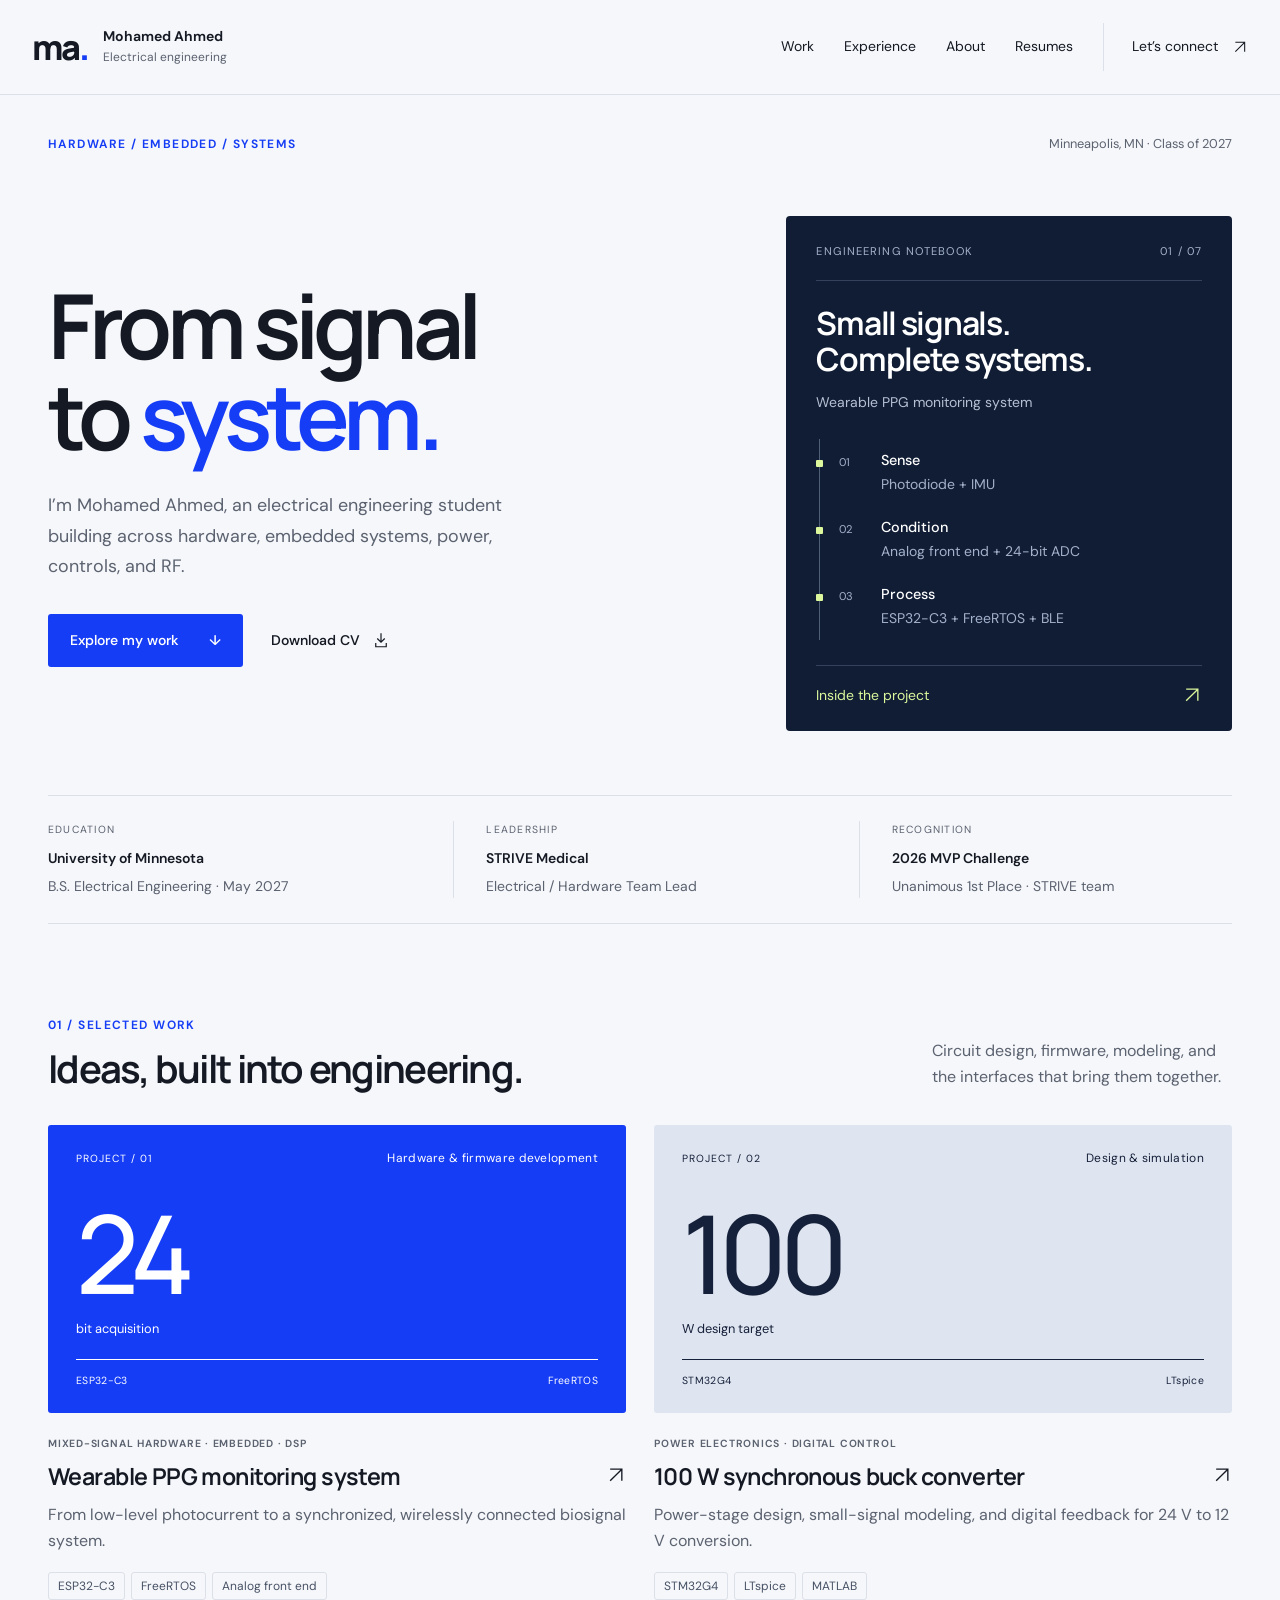
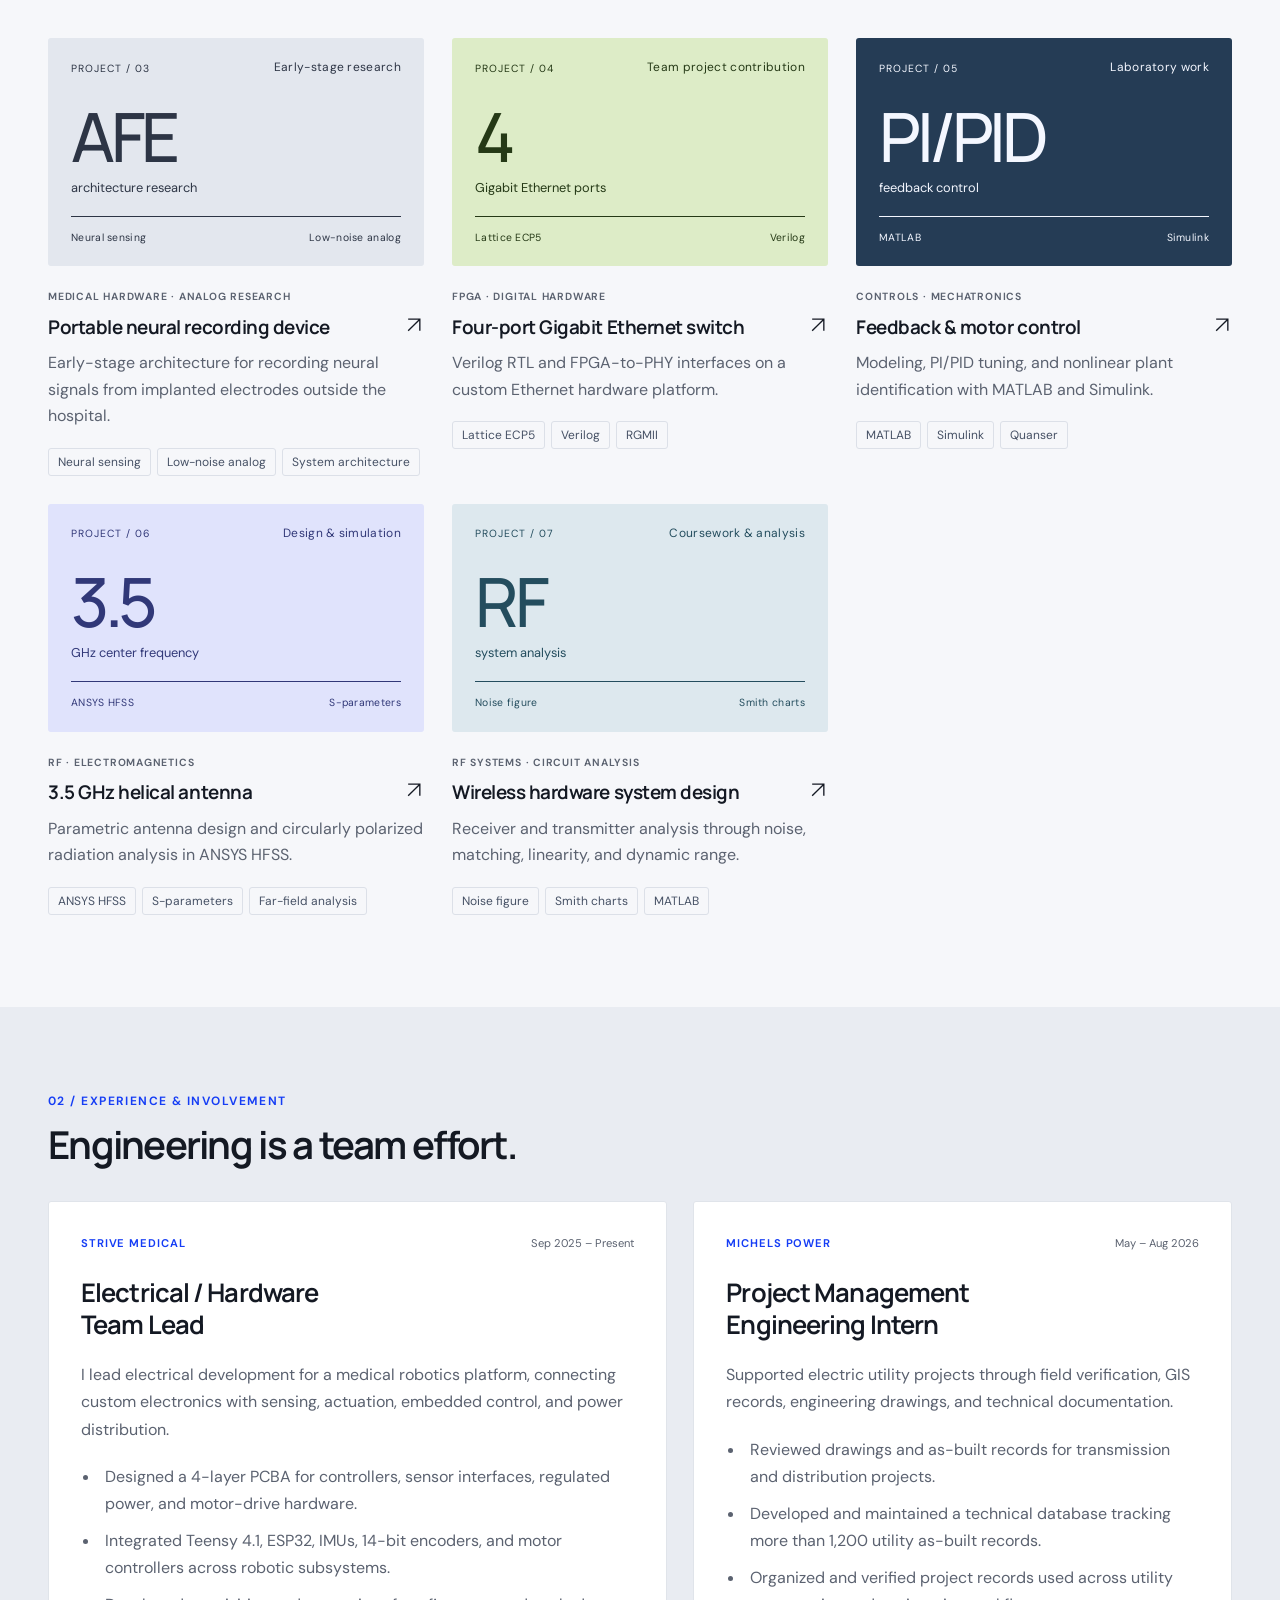
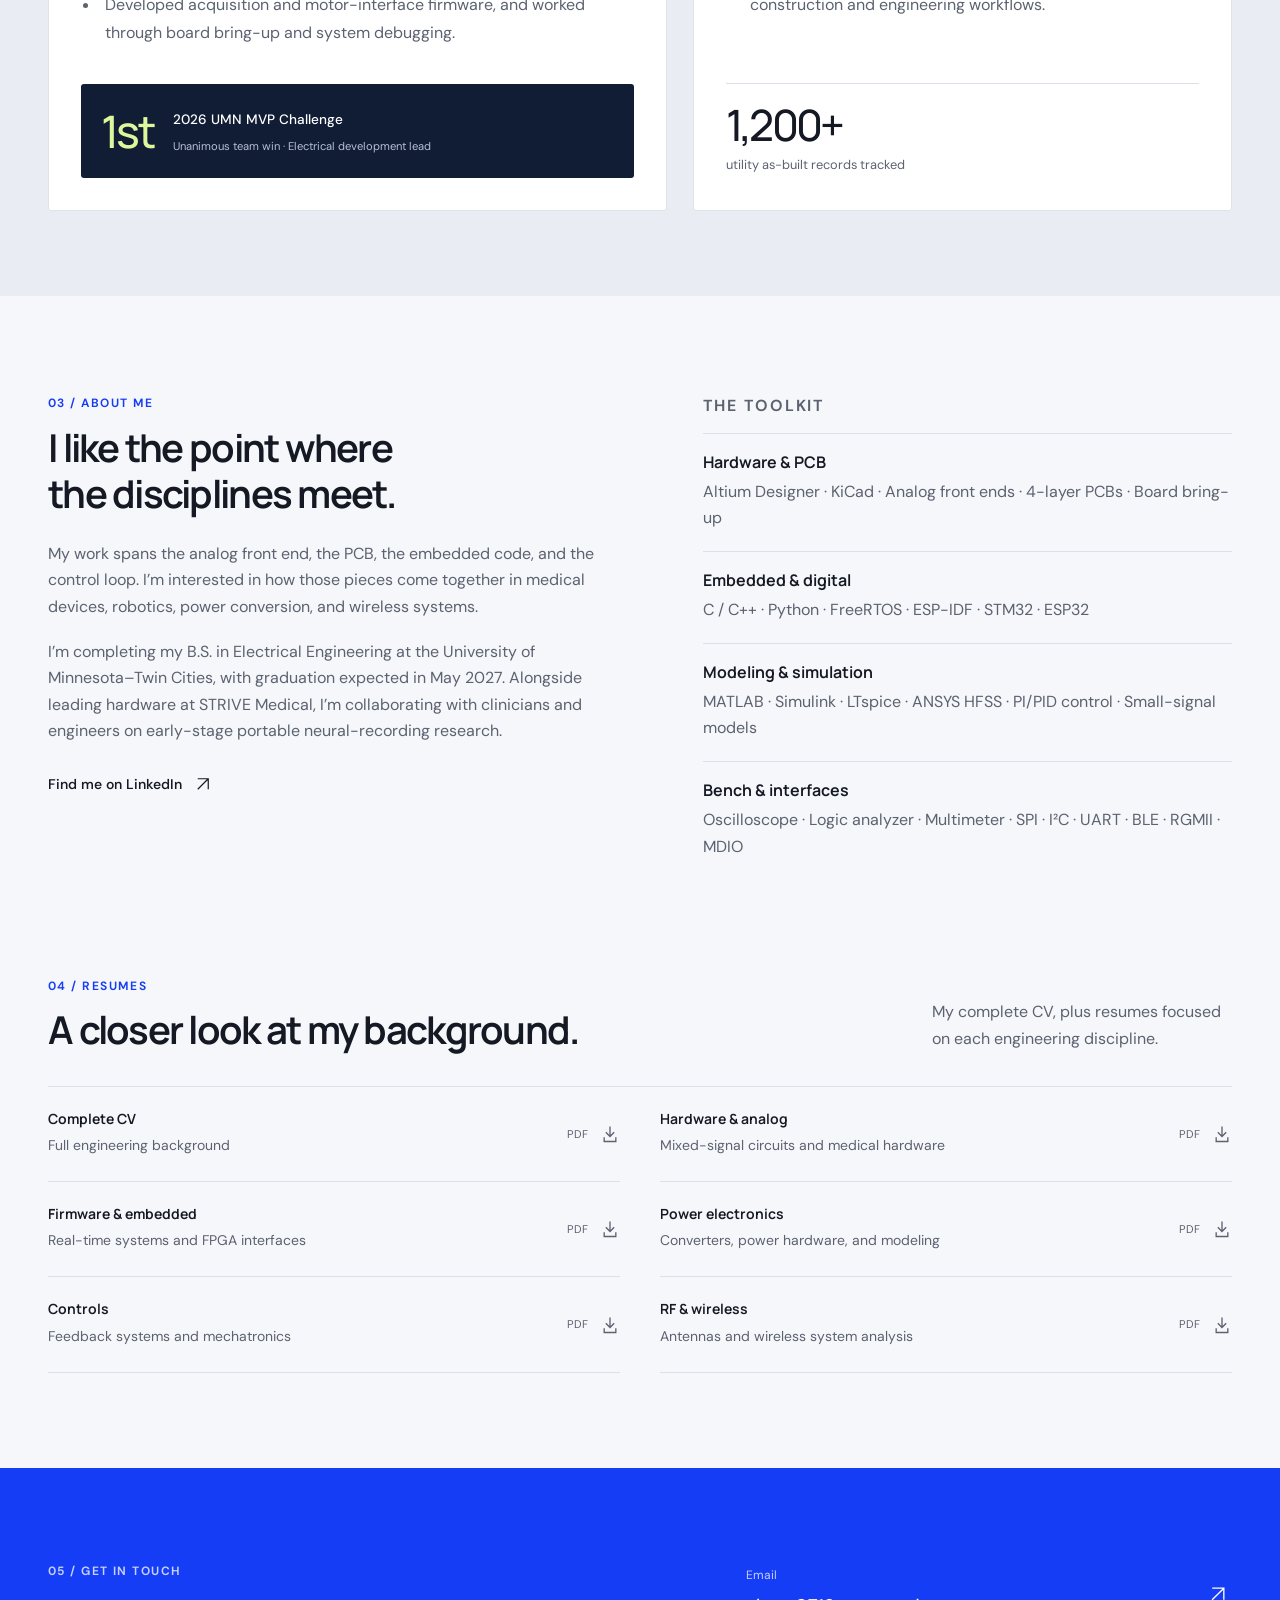
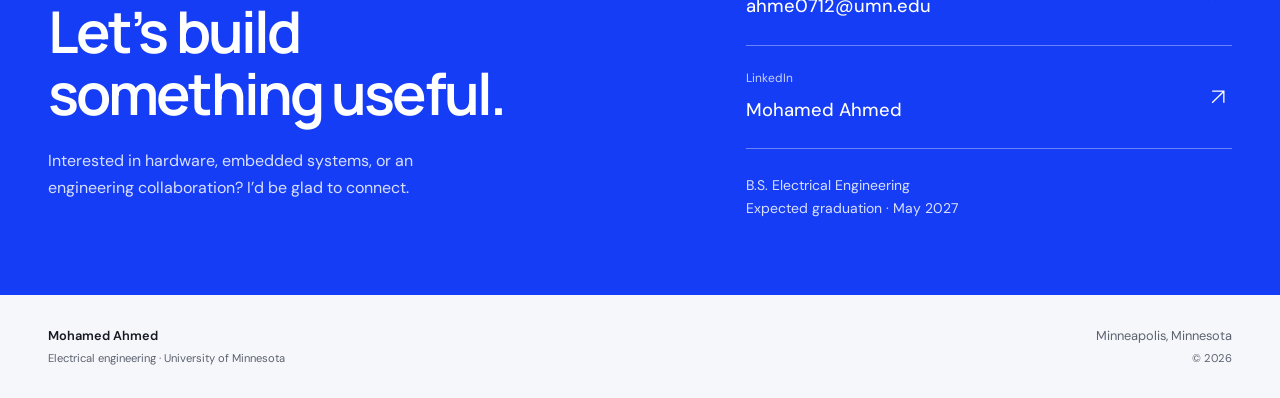
==== index.html @ 4b356234 "Publish engineering portfolio with project pages and resume downloads" ====
<!doctype html><html lang="en"><head><meta charset="utf-8"><meta name="viewport" content="width=device-width,initial-scale=1"><meta name="theme-color" content="#f6f7fa"><title>Mohamed Ahmed | Electrical Engineering</title><meta name="description" content="Electrical engineering portfolio of Mohamed Ahmed: hardware, embedded systems, power electronics, controls, RF, and STRIVE Medical leadership."><link rel="icon" type="image/svg+xml" href="data:image/svg+xml,%3Csvg%20xmlns%3D%22http%3A//www.w3.org/2000/svg%22%20viewBox%3D%220%200%2040%2040%22%3E%3Crect%20width%3D%2240%22%20height%3D%2240%22%20rx%3D%228%22%20fill%3D%22%23153df5%22/%3E%3Cpath%20d%3D%22M9%2028V12l11%2011%2011-11v16%22%20fill%3D%22none%22%20stroke%3D%22white%22%20stroke-width%3D%223%22/%3E%3C/svg%3E"><link rel="stylesheet" href="/style.css"><script src="/main.js" defer></script></head><body><a class="skip" href="#main">Skip to content</a><header class="site-header"><div class="nav-wrap"><a class="brand" href="/" aria-label="Mohamed Ahmed home"><span class="monogram">ma<span>.</span></span><span class="brand-label">Mohamed Ahmed<br><small>Electrical engineering</small></span></a><button class="menu-toggle" aria-expanded="false" aria-controls="navigation">Menu <span>+</span></button><nav id="navigation" aria-label="Main navigation"><a href="#work">Work</a><a href="#experience">Experience</a><a href="#about">About</a><a href="#resume">Resumes</a><a class="nav-contact" href="#contact">Let’s connect <svg viewBox="0 0 24 24" fill="none" aria-hidden="true"><path d="M5 19 19 5M5 5h14v14" stroke="currentColor" stroke-width="1.6"/></svg></a></nav></div></header><main id="main"><section class="hero container"><div class="hero-meta"><span class="eyebrow">Hardware / Embedded / Systems</span><span class="location">Minneapolis, MN · Class of 2027</span></div><div class="hero-grid"><div class="hero-copy"><h1>From signal<br>to <em>system.</em></h1><p class="hero-intro">I’m Mohamed Ahmed, an electrical engineering student building across hardware, embedded systems, power, controls, and RF.</p><div class="hero-actions"><a class="button primary" href="#work">Explore my work <span>↓</span></a><a class="text-link" href="/resumes/Mohamed_Ahmed_CV.pdf" download>Download CV <svg viewBox="0 0 24 24" fill="none" aria-hidden="true"><path d="M12 3v12m-5-5 5 5 5-5M5 16v5h14v-5" stroke="currentColor" stroke-width="1.6"/></svg></a></div></div><aside class="hero-panel"><div class="panel-heading"><span>ENGINEERING NOTEBOOK</span><span>01 / 07</span></div><h2>Small signals.<br>Complete systems.</h2><p class="panel-description">Wearable PPG monitoring system</p><div class="signal-chain" aria-label="PPG signal chain: optical sensing to analog front end to digital processing"><div><span>01</span><strong>Sense</strong><p>Photodiode + IMU</p></div><div><span>02</span><strong>Condition</strong><p>Analog front end + 24-bit ADC</p></div><div><span>03</span><strong>Process</strong><p>ESP32-C3 + FreeRTOS + BLE</p></div></div><a href="/projects/wearable-ppg/">Inside the project <svg viewBox="0 0 24 24" fill="none" aria-hidden="true"><path d="M5 19 19 5M5 5h14v14" stroke="currentColor" stroke-width="1.6"/></svg></a></aside></div><div class="hero-strip"><div><span>EDUCATION</span><strong>University of Minnesota</strong><p>B.S. Electrical Engineering · May 2027</p></div><div><span>LEADERSHIP</span><strong>STRIVE Medical</strong><p>Electrical / Hardware Team Lead</p></div><div><span>RECOGNITION</span><strong>2026 MVP Challenge</strong><p>Unanimous 1st Place · STRIVE team</p></div></div></section>
<section class="work-section container" id="work"><div class="section-heading"><div><p class="eyebrow">01 / Selected work</p><h2>Ideas, built into engineering.</h2></div><p>Circuit design, firmware, modeling, and the interfaces that bring them together.</p></div><div class="featured-grid"><a class="project-card featured tone-01" href="/projects/wearable-ppg/"><div class="project-visual"><div class="visual-top"><span>PROJECT / 01</span><span>Hardware &amp; firmware development</span></div><div class="project-metric">24<span>bit acquisition</span></div><div class="visual-bottom">ESP32-C3<span>FreeRTOS</span></div></div><div class="card-content"><p class="eyebrow">Mixed-signal hardware · Embedded · DSP</p><h3>Wearable PPG monitoring system<span class="card-arrow"><svg viewBox="0 0 24 24" fill="none" aria-hidden="true"><path d="M5 19 19 5M5 5h14v14" stroke="currentColor" stroke-width="1.6"/></svg></span></h3><p>From low-level photocurrent to a synchronized, wirelessly connected biosignal system.</p><div class="tags"><span>ESP32-C3</span><span>FreeRTOS</span><span>Analog front end</span></div></div></a><a class="project-card featured tone-02" href="/projects/synchronous-buck/"><div class="project-visual"><div class="visual-top"><span>PROJECT / 02</span><span>Design &amp; simulation</span></div><div class="project-metric">100<span>W design target</span></div><div class="visual-bottom">STM32G4<span>LTspice</span></div></div><div class="card-content"><p class="eyebrow">Power electronics · Digital control</p><h3>100 W synchronous buck converter<span class="card-arrow"><svg viewBox="0 0 24 24" fill="none" aria-hidden="true"><path d="M5 19 19 5M5 5h14v14" stroke="currentColor" stroke-width="1.6"/></svg></span></h3><p>Power-stage design, small-signal modeling, and digital feedback for 24 V to 12 V conversion.</p><div class="tags"><span>STM32G4</span><span>LTspice</span><span>MATLAB</span></div></div></a></div><div class="project-grid"><a class="project-card  tone-03" href="/projects/neural-recording/"><div class="project-visual"><div class="visual-top"><span>PROJECT / 03</span><span>Early-stage research</span></div><div class="project-metric">AFE<span>architecture research</span></div><div class="visual-bottom">Neural sensing<span>Low-noise analog</span></div></div><div class="card-content"><p class="eyebrow">Medical hardware · Analog research</p><h3>Portable neural recording device<span class="card-arrow"><svg viewBox="0 0 24 24" fill="none" aria-hidden="true"><path d="M5 19 19 5M5 5h14v14" stroke="currentColor" stroke-width="1.6"/></svg></span></h3><p>Early-stage architecture for recording neural signals from implanted electrodes outside the hospital.</p><div class="tags"><span>Neural sensing</span><span>Low-noise analog</span><span>System architecture</span></div></div></a><a class="project-card  tone-04" href="/projects/fpga-ethernet/"><div class="project-visual"><div class="visual-top"><span>PROJECT / 04</span><span>Team project contribution</span></div><div class="project-metric">4<span>Gigabit Ethernet ports</span></div><div class="visual-bottom">Lattice ECP5<span>Verilog</span></div></div><div class="card-content"><p class="eyebrow">FPGA · Digital hardware</p><h3>Four-port Gigabit Ethernet switch<span class="card-arrow"><svg viewBox="0 0 24 24" fill="none" aria-hidden="true"><path d="M5 19 19 5M5 5h14v14" stroke="currentColor" stroke-width="1.6"/></svg></span></h3><p>Verilog RTL and FPGA-to-PHY interfaces on a custom Ethernet hardware platform.</p><div class="tags"><span>Lattice ECP5</span><span>Verilog</span><span>RGMII</span></div></div></a><a class="project-card  tone-05" href="/projects/feedback-control/"><div class="project-visual"><div class="visual-top"><span>PROJECT / 05</span><span>Laboratory work</span></div><div class="project-metric">PI/PID<span>feedback control</span></div><div class="visual-bottom">MATLAB<span>Simulink</span></div></div><div class="card-content"><p class="eyebrow">Controls · Mechatronics</p><h3>Feedback &amp; motor control<span class="card-arrow"><svg viewBox="0 0 24 24" fill="none" aria-hidden="true"><path d="M5 19 19 5M5 5h14v14" stroke="currentColor" stroke-width="1.6"/></svg></span></h3><p>Modeling, PI/PID tuning, and nonlinear plant identification with MATLAB and Simulink.</p><div class="tags"><span>MATLAB</span><span>Simulink</span><span>Quanser</span></div></div></a><a class="project-card  tone-06" href="/projects/helical-antenna/"><div class="project-visual"><div class="visual-top"><span>PROJECT / 06</span><span>Design &amp; simulation</span></div><div class="project-metric">3.5<span>GHz center frequency</span></div><div class="visual-bottom">ANSYS HFSS<span>S-parameters</span></div></div><div class="card-content"><p class="eyebrow">RF · Electromagnetics</p><h3>3.5 GHz helical antenna<span class="card-arrow"><svg viewBox="0 0 24 24" fill="none" aria-hidden="true"><path d="M5 19 19 5M5 5h14v14" stroke="currentColor" stroke-width="1.6"/></svg></span></h3><p>Parametric antenna design and circularly polarized radiation analysis in ANSYS HFSS.</p><div class="tags"><span>ANSYS HFSS</span><span>S-parameters</span><span>Far-field analysis</span></div></div></a><a class="project-card  tone-07" href="/projects/wireless-hardware/"><div class="project-visual"><div class="visual-top"><span>PROJECT / 07</span><span>Coursework &amp; analysis</span></div><div class="project-metric">RF<span>system analysis</span></div><div class="visual-bottom">Noise figure<span>Smith charts</span></div></div><div class="card-content"><p class="eyebrow">RF systems · Circuit analysis</p><h3>Wireless hardware system design<span class="card-arrow"><svg viewBox="0 0 24 24" fill="none" aria-hidden="true"><path d="M5 19 19 5M5 5h14v14" stroke="currentColor" stroke-width="1.6"/></svg></span></h3><p>Receiver and transmitter analysis through noise, matching, linearity, and dynamic range.</p><div class="tags"><span>Noise figure</span><span>Smith charts</span><span>MATLAB</span></div></div></a></div></section>
<section class="experience-section" id="experience"><div class="container"><div class="section-heading"><div><p class="eyebrow">02 / Experience & involvement</p><h2>Engineering is a team effort.</h2></div></div><div class="experience-grid"><article class="leadership"><div class="entry-meta"><span>STRIVE MEDICAL</span><span>Sep 2025 – Present</span></div><h3>Electrical / Hardware<br>Team Lead</h3><p>I lead electrical development for a medical robotics platform, connecting custom electronics with sensing, actuation, embedded control, and power distribution.</p><ul><li>Designed a 4-layer PCBA for controllers, sensor interfaces, regulated power, and motor-drive hardware.</li><li>Integrated Teensy 4.1, ESP32, IMUs, 14-bit encoders, and motor controllers across robotic subsystems.</li><li>Developed acquisition and motor-interface firmware, and worked through board bring-up and system debugging.</li></ul><div class="award"><strong>1st</strong><div><b>2026 UMN MVP Challenge</b><span>Unanimous team win · Electrical development lead</span></div></div></article><article class="internship"><div class="entry-meta"><span>MICHELS POWER</span><span>May – Aug 2026</span></div><h3>Project Management<br>Engineering Intern</h3><p>Supported electric utility projects through field verification, GIS records, engineering drawings, and technical documentation.</p><ul><li>Reviewed drawings and as-built records for transmission and distribution projects.</li><li>Developed and maintained a technical database tracking more than 1,200 utility as-built records.</li><li>Organized and verified project records used across utility construction and engineering workflows.</li></ul><div class="record-stat"><strong>1,200+</strong><span>utility as-built records tracked</span></div></article></div></div></section>
<section class="about-section container" id="about"><div class="about-copy"><p class="eyebrow">03 / About me</p><h2>I like the point where<br>the disciplines meet.</h2><p>My work spans the analog front end, the PCB, the embedded code, and the control loop. I’m interested in how those pieces come together in medical devices, robotics, power conversion, and wireless systems.</p><p>I’m completing my B.S. in Electrical Engineering at the University of Minnesota–Twin Cities, with graduation expected in May 2027. Alongside leading hardware at STRIVE Medical, I’m collaborating with clinicians and engineers on early-stage portable neural-recording research.</p><a class="text-link" href="https://www.linkedin.com/in/mohamed-ahmed-89b807328" target="_blank" rel="noopener noreferrer">Find me on LinkedIn <svg viewBox="0 0 24 24" fill="none" aria-hidden="true"><path d="M5 19 19 5M5 5h14v14" stroke="currentColor" stroke-width="1.6"/></svg></a></div><div class="toolkit"><p class="eyebrow">The toolkit</p><div><h3>Hardware & PCB</h3><p>Altium Designer · KiCad · Analog front ends · 4-layer PCBs · Board bring-up</p></div><div><h3>Embedded & digital</h3><p>C / C++ · Python · FreeRTOS · ESP-IDF · STM32 · ESP32</p></div><div><h3>Modeling & simulation</h3><p>MATLAB · Simulink · LTspice · ANSYS HFSS · PI/PID control · Small-signal models</p></div><div><h3>Bench & interfaces</h3><p>Oscilloscope · Logic analyzer · Multimeter · SPI · I²C · UART · BLE · RGMII · MDIO</p></div></div></section>
<section class="resume-section container" id="resume"><div class="section-heading"><div><p class="eyebrow">04 / Resumes</p><h2>A closer look at my background.</h2></div><p>My complete CV, plus resumes focused on each engineering discipline.</p></div><div class="resume-grid"><a class="resume-link" href="/resumes/Mohamed_Ahmed_CV.pdf" download><div><h3>Complete CV</h3><p>Full engineering background</p></div><span class="download-label">PDF <svg viewBox="0 0 24 24" fill="none" aria-hidden="true"><path d="M12 3v12m-5-5 5 5 5-5M5 16v5h14v-5" stroke="currentColor" stroke-width="1.6"/></svg></span></a><a class="resume-link" href="/resumes/Mohamed_Ahmed_Hardware_Analog.pdf" download><div><h3>Hardware & analog</h3><p>Mixed-signal circuits and medical hardware</p></div><span class="download-label">PDF <svg viewBox="0 0 24 24" fill="none" aria-hidden="true"><path d="M12 3v12m-5-5 5 5 5-5M5 16v5h14v-5" stroke="currentColor" stroke-width="1.6"/></svg></span></a><a class="resume-link" href="/resumes/Mohamed_Ahmed_Firmware.pdf" download><div><h3>Firmware & embedded</h3><p>Real-time systems and FPGA interfaces</p></div><span class="download-label">PDF <svg viewBox="0 0 24 24" fill="none" aria-hidden="true"><path d="M12 3v12m-5-5 5 5 5-5M5 16v5h14v-5" stroke="currentColor" stroke-width="1.6"/></svg></span></a><a class="resume-link" href="/resumes/Mohamed_Ahmed_Power_Electronics.pdf" download><div><h3>Power electronics</h3><p>Converters, power hardware, and modeling</p></div><span class="download-label">PDF <svg viewBox="0 0 24 24" fill="none" aria-hidden="true"><path d="M12 3v12m-5-5 5 5 5-5M5 16v5h14v-5" stroke="currentColor" stroke-width="1.6"/></svg></span></a><a class="resume-link" href="/resumes/Mohamed_Ahmed_Controls.pdf" download><div><h3>Controls</h3><p>Feedback systems and mechatronics</p></div><span class="download-label">PDF <svg viewBox="0 0 24 24" fill="none" aria-hidden="true"><path d="M12 3v12m-5-5 5 5 5-5M5 16v5h14v-5" stroke="currentColor" stroke-width="1.6"/></svg></span></a><a class="resume-link" href="/resumes/Mohamed_Ahmed_RF.pdf" download><div><h3>RF & wireless</h3><p>Antennas and wireless system analysis</p></div><span class="download-label">PDF <svg viewBox="0 0 24 24" fill="none" aria-hidden="true"><path d="M12 3v12m-5-5 5 5 5-5M5 16v5h14v-5" stroke="currentColor" stroke-width="1.6"/></svg></span></a></div></section>
<section class="contact-section" id="contact"><div class="container contact-grid"><div><p class="eyebrow">05 / Get in touch</p><h2>Let’s build<br>something useful.</h2><p>Interested in hardware, embedded systems, or an engineering collaboration? I’d be glad to connect.</p></div><div class="contact-links"><a href="mailto:ahme0712@umn.edu"><span>Email</span><strong>ahme0712@umn.edu</strong><svg viewBox="0 0 24 24" fill="none" aria-hidden="true"><path d="M5 19 19 5M5 5h14v14" stroke="currentColor" stroke-width="1.6"/></svg></a><a href="https://www.linkedin.com/in/mohamed-ahmed-89b807328" target="_blank" rel="noopener noreferrer"><span>LinkedIn</span><strong>Mohamed Ahmed</strong><svg viewBox="0 0 24 24" fill="none" aria-hidden="true"><path d="M5 19 19 5M5 5h14v14" stroke="currentColor" stroke-width="1.6"/></svg></a><div class="availability">B.S. Electrical Engineering<br>Expected graduation · May 2027</div></div></div></section></main><footer class="site-footer"><a href="/">Mohamed Ahmed<span>Electrical engineering · University of Minnesota</span></a><p>Minneapolis, Minnesota <span>© 2026</span></p></footer></body></html>
---- style.css ----
@import url('https://fonts.googleapis.com/css2?family=DM+Sans:wght@400;450;500;550;600;650;700&family=Manrope:wght@400;500;600;650;700;750;800&display=swap');
:root{--bg:#f6f7fa;--paper:#fff;--ink:#141923;--muted:#5b6270;--line:#dce0e8;--blue:#153df5;--navy:#111d35;--lime:#dcf79c;--font:'DM Sans',Arial,sans-serif;--heading:'Manrope',Arial,sans-serif}
*{box-sizing:border-box}html{scroll-behavior:smooth;scroll-padding-top:100px}body{margin:0;background:var(--bg);color:var(--ink);font:1rem/1.65 var(--font);-webkit-font-smoothing:antialiased}a{color:inherit;text-decoration:none}button{font:inherit}svg{width:20px;height:20px;flex-shrink:0}h1,h2,h3,p{margin:0}h1,h2,h3{font-family:var(--heading);line-height:1.15;font-weight:650}button,a{-webkit-tap-highlight-color:transparent}a:focus-visible,button:focus-visible{outline:3px solid var(--blue);outline-offset:5px}::selection{background:var(--lime);color:var(--navy)}.container{width:min(1240px,calc(100% - 96px));margin-inline:auto}.eyebrow{font-size:.75rem;line-height:1.5;text-transform:uppercase;letter-spacing:.12em;font-weight:650}.skip{position:fixed;top:-80px;left:20px;padding:12px 20px;background:var(--ink);color:#fff;z-index:100}.skip:focus{top:10px}.site-header{border-bottom:1px solid var(--line);background:rgba(246,247,250,.97);position:sticky;top:0;z-index:20}.nav-wrap{width:min(1344px,calc(100% - 64px));margin:auto;display:flex;align-items:center;justify-content:space-between;gap:28px;min-height:94px}.brand{display:flex;gap:16px;align-items:center}.monogram{font:800 2.15rem/1 var(--heading);letter-spacing:-.08em}.monogram span{color:var(--blue)}.brand-label{font-size:.875rem;line-height:1.4;font-weight:650}.brand-label small{font-size:.75rem;color:var(--muted);font-weight:400}.site-header nav{display:flex;align-items:center;gap:30px;font-size:.875rem}.site-header nav>a{padding-block:12px}.site-header nav>a:hover{color:var(--blue)}.nav-contact{display:flex;align-items:center;gap:14px;border-left:1px solid var(--line);padding-left:28px}.nav-contact svg{width:16px}.menu-toggle{display:none}.hero{padding-top:38px}.hero-meta{display:flex;justify-content:space-between;align-items:center;gap:20px}.hero-meta .eyebrow{color:var(--blue)}.location{font-size:.8rem;color:var(--muted)}.hero-grid{display:grid;grid-template-columns:1.2fr .8fr;gap:70px;align-items:center;padding:62px 0 64px}.hero h1{font-size:clamp(4rem,7vw,6.8rem);line-height:1.01;letter-spacing:-.065em;font-weight:650}.hero h1 em{font-style:normal;color:var(--blue)}.hero-intro{max-width:510px;font-size:1.12rem;line-height:1.7;color:var(--muted);margin-top:29px}.hero-actions{display:flex;align-items:center;gap:28px;margin-top:32px;flex-wrap:wrap}.button{display:inline-flex;align-items:center;justify-content:center;gap:30px;padding:15px 22px;border-radius:3px;font-size:.875rem;font-weight:550}.primary{background:var(--blue);color:white;transition:background .2s,transform .2s}.primary:hover{background:#0e2dbd;transform:translateY(-2px)}.text-link{display:inline-flex;gap:12px;align-items:center;font-size:.875rem;font-weight:550}.text-link:hover{color:var(--blue)}.text-link svg{width:18px}.hero-panel{background:var(--navy);color:#fff;padding:26px 30px 24px;position:relative;border-radius:4px}.panel-heading{display:flex;justify-content:space-between;font-size:.7rem;letter-spacing:.1em;color:#a4b1ca;border-bottom:1px solid #35415a;padding-bottom:19px}.hero-panel h2{font-size:2rem;letter-spacing:-.04em;line-height:1.15;margin-top:24px}.panel-description{font-size:.8rem;color:#b6c0d4;margin-top:13px}.signal-chain{margin:25px 0}.signal-chain>div{position:relative;display:grid;grid-template-columns:30px 1fr;padding:10px 0 10px 19px;border-left:1px solid #506076;margin-left:3px;column-gap:12px}.signal-chain>div:before{content:'';position:absolute;left:-4px;top:21px;width:7px;height:7px;border-radius:1px;background:var(--lime)}.signal-chain span{font-size:.7rem;color:#a4b1ca;grid-row:span 2;margin-top:4px}.signal-chain strong{font-size:.9rem;font-weight:500}.signal-chain p{font-size:.8rem;color:#a4b1ca}.hero-panel>a{display:flex;align-items:center;justify-content:space-between;border-top:1px solid #35415a;padding-top:18px;font-size:.8rem;color:var(--lime)}.hero-panel>a:hover{color:#fff}.hero-strip{display:grid;grid-template-columns:repeat(3,1fr);border-block:1px solid var(--line);padding:25px 0;gap:32px}.hero-strip>div+div{border-left:1px solid var(--line);padding-left:32px}.hero-strip span{font-size:.65rem;letter-spacing:.12em;color:var(--muted);display:block;margin-bottom:7px}.hero-strip strong{font-size:.9rem;font-weight:600}.hero-strip p{font-size:.8rem;color:var(--muted);margin-top:3px}.work-section{padding-block:92px}.section-heading{display:flex;align-items:flex-end;justify-content:space-between;gap:40px;margin-bottom:34px}.section-heading .eyebrow,.about-copy>.eyebrow{color:var(--blue);margin-bottom:13px}.section-heading h2,.about-copy h2{font-size:clamp(1.8rem,3vw,2.6rem);letter-spacing:-.045em}.section-heading>p{max-width:300px;color:var(--muted);font-size:.9rem}.featured-grid{display:grid;grid-template-columns:1fr 1fr;gap:28px}.project-grid{display:grid;grid-template-columns:repeat(3,1fr);gap:28px;margin-top:38px}.project-card{display:block;min-width:0}.project-visual{border-radius:3px;background:#e3e8f6;min-height:215px;padding:20px 23px;display:flex;flex-direction:column;justify-content:space-between;overflow:hidden;transition:transform .25s}.featured .project-visual{min-height:288px;padding:24px 28px}.visual-top,.visual-bottom{display:flex;justify-content:space-between;gap:10px;font-size:.65rem;letter-spacing:.03em;align-items:center}.visual-top>span:first-child{letter-spacing:.1em}.visual-top>span:last-child{font-size:.7rem;text-align:right}.project-metric{font-family:var(--heading);font-size:4.25rem;font-weight:500;line-height:1.2;letter-spacing:-.065em;margin:18px 0}.featured .project-metric{font-size:6.8rem}.project-metric>span{display:block;font:400 .8rem/1.6 var(--font);letter-spacing:0}.visual-bottom{padding-top:12px;border-top:1px solid currentColor}.tone-01 .project-visual{background:var(--blue);color:white}.tone-02 .project-visual{background:#dfe5f0;color:#15203a}.tone-03 .project-visual{background:#e3e7ee;color:#2d3545}.tone-04 .project-visual{background:#ddecc7;color:#253916}.tone-05 .project-visual{background:#253c55;color:#f4f7ff}.tone-06 .project-visual{background:#e0e3fc;color:#313878}.tone-07 .project-visual{background:#dde8ee;color:#244d5e}.card-content{padding:23px 0 0}.card-content .eyebrow{font-size:.65rem;letter-spacing:.075em;color:var(--muted);margin-bottom:10px}.card-content h3{font-size:1.18rem;line-height:1.3;letter-spacing:-.025em;display:flex;justify-content:space-between;gap:18px}.featured h3{font-size:1.45rem}.card-arrow{transition:transform .2s}.project-card:hover .card-arrow{transform:translate(3px,-3px);color:var(--blue)}.project-card:hover .project-visual{transform:translateY(-4px)}.card-content>p:not(.eyebrow){font-size:.9rem;color:var(--muted);margin-top:10px}.tags{display:flex;gap:6px;flex-wrap:wrap;margin-top:18px}.tags>span{font-size:.7rem;line-height:1.5;border:1px solid var(--line);padding:4px 9px;border-radius:3px;color:#465165}.experience-section{background:#e9ecf2;padding-block:85px}.experience-grid{display:grid;grid-template-columns:1.15fr 1fr;gap:26px}.experience-grid article{padding:32px;background:#fff;border:1px solid #e0e4ea;border-radius:3px;display:flex;flex-direction:column}.entry-meta{display:flex;gap:20px;justify-content:space-between;font-size:.7rem;margin-bottom:25px;color:var(--muted)}.entry-meta>span:first-child{font-weight:650;letter-spacing:.08em;color:var(--blue)}.experience-grid h3{font-size:1.6rem;letter-spacing:-.035em;line-height:1.25;margin-bottom:20px}.experience-grid p,.experience-grid li{font-size:.95rem;color:var(--muted);line-height:1.7}.experience-grid ul{padding-left:19px;margin:20px 0 28px}.experience-grid li{padding-left:5px;margin-bottom:10px}.award{display:flex;align-items:center;gap:20px;background:var(--navy);color:#fff;padding:20px;margin-top:auto;border-radius:3px}.award>strong{font:500 2.8rem/1.2 var(--heading);color:var(--lime);letter-spacing:-.06em}.award b{font-size:.85rem;font-weight:500}.award span{display:block;font-size:.7rem;color:#b6c0d4;margin-top:4px}.record-stat{margin-top:auto;border-top:1px solid var(--line);padding-top:15px}.record-stat strong{display:block;font:500 2.7rem/1.2 var(--heading);letter-spacing:-.06em}.record-stat>span{font-size:.8rem;color:var(--muted)}.about-section{display:grid;grid-template-columns:1.05fr 1fr;gap:100px;padding-block:98px}.about-copy h2{line-height:1.2;margin-bottom:24px}.about-copy>p:not(.eyebrow){color:var(--muted);margin-bottom:19px}.about-copy .text-link{margin-top:9px}.toolkit>.eyebrow{margin-bottom:15px;color:var(--muted)}.toolkit>div{padding:19px 0;border-top:1px solid var(--line)}.toolkit h3{font-size:1rem;margin-bottom:8px}.toolkit p{font-size:.9rem;color:var(--muted)}.resume-section{padding-bottom:95px}.resume-grid{display:grid;grid-template-columns:1fr 1fr;border-top:1px solid var(--line);gap:0 40px}.resume-link{display:flex;align-items:center;justify-content:space-between;gap:20px;padding:24px 0;border-bottom:1px solid var(--line)}.resume-link h3{font-size:1rem}.resume-link p{font-size:.8rem;color:var(--muted);margin-top:7px}.download-label{display:flex;align-items:center;gap:12px;font-size:.7rem;color:var(--muted)}.resume-link:hover h3,.resume-link:hover .download-label{color:var(--blue)}.contact-section{background:var(--blue);color:white;padding-block:75px}.contact-grid{display:grid;grid-template-columns:1.25fr 1fr;gap:90px;align-items:center}.contact-section .eyebrow{color:#c7d1ff;margin-bottom:20px}.contact-section h2{font-size:clamp(2.5rem,4.5vw,4rem);letter-spacing:-.05em;line-height:1.08}.contact-section p:not(.eyebrow){color:#d9e0ff;max-width:390px;margin-top:24px}.contact-links>a{display:grid;grid-template-columns:1fr 24px;padding:23px 0;border-bottom:1px solid #6b84fa;gap:6px}.contact-links>a>span{font-size:.75rem;color:#c7d1ff}.contact-links>a>strong{font-size:1.15rem;font-weight:450;grid-column:1;overflow-wrap:anywhere}.contact-links>a>svg{grid-column:2;grid-row:1/3;align-self:center}.contact-links>a:hover{color:var(--lime)}.availability{font-size:.8rem;color:#d9e0ff;margin-top:25px}.site-footer{width:min(1240px,calc(100% - 96px));margin:auto;display:flex;justify-content:space-between;gap:30px;padding:30px 0;font-size:.8rem}.site-footer>a{font-weight:600}.site-footer>a>span{display:block;color:var(--muted);font-weight:400;font-size:.7rem;margin-top:3px}.site-footer p{color:var(--muted);text-align:right}.site-footer p>span{display:block;font-size:.7rem;margin-top:3px}.project-hero{padding-top:34px}.back-link{display:inline-block;font-size:.85rem;color:var(--muted);margin-bottom:52px}.back-link:hover{color:var(--blue)}.project-kicker{display:flex;justify-content:space-between;align-items:center;gap:20px;margin-bottom:20px}.project-kicker .eyebrow{color:var(--blue)}.stage{border:1px solid #c6cdd8;padding:5px 12px;border-radius:3px;font-size:.75rem;white-space:nowrap}.project-hero h1{font-size:clamp(2.8rem,5.5vw,5.1rem);max-width:900px;letter-spacing:-.055em;line-height:1.08}.project-intro{font-size:1.15rem;max-width:760px;color:var(--muted);margin-top:28px}.project-hero .tags{margin-top:26px}.project-facts{display:grid;grid-template-columns:repeat(4,1fr);border-block:1px solid var(--line);margin:45px 0 0;padding:25px 0;gap:25px}.project-facts dt{font-size:.75rem;color:var(--muted);margin-bottom:7px}.project-facts dd{font:600 1.4rem/1.3 var(--heading);margin:0;letter-spacing:-.035em}.case-layout{display:grid;grid-template-columns:1fr 1.55fr;gap:90px;padding-block:68px}.case-layout aside .eyebrow{color:var(--blue);margin-bottom:15px}.case-layout aside h2{font-size:1.9rem;letter-spacing:-.04em;margin-bottom:22px}.case-layout aside>p:not(.eyebrow){color:var(--muted)}.case-body>h2{font-size:1.6rem;margin-bottom:24px}.case-body article{display:flex;gap:21px;padding:23px 0;border-top:1px solid var(--line)}.contribution-number{color:var(--blue);font-size:.75rem;padding-top:2px}.case-body h3{font-size:1.1rem;margin-bottom:10px}.case-body p{color:var(--muted)}.architecture{margin:0;background:var(--navy);color:#fff;padding:30px;border-radius:3px}.architecture figcaption{display:flex;justify-content:space-between;gap:20px;font-size:.75rem;color:#b6c0d4}.architecture ol{display:grid;grid-template-columns:repeat(4,1fr);list-style:none;padding:0;gap:30px;margin:35px 0}.architecture li{position:relative;background:#23344e;padding:24px 14px;text-align:center;font-size:.9rem;display:flex;justify-content:center;align-items:center;border:1px solid #566278;border-radius:3px}.architecture li:not(:last-child):after{content:'→';position:absolute;right:-25px;color:var(--lime);font-size:1.1rem}.architecture>p{border-top:1px solid #44526a;padding-top:20px;font-size:.8rem;color:#c4cee0}.evidence-note{display:grid;grid-template-columns:1fr 2fr;gap:45px;padding:33px 0 45px;border-bottom:1px solid var(--line)}.evidence-note h2{font-size:1.1rem}.evidence-note p{color:var(--muted);font-size:.9rem}.next-project{display:flex;align-items:center;justify-content:space-between;padding:50px 0 70px;gap:35px}.next-project .eyebrow{color:var(--muted)}.next-project h2{font-size:1.8rem;letter-spacing:-.03em;margin-top:12px}.next-project svg{width:35px;height:35px}.next-project:hover{color:var(--blue)}.not-found{padding-block:100px;min-height:65vh}.not-found h1{font-size:3.5rem;margin:20px 0}.not-found .button{margin-top:30px}
@media(min-width:1600px){.hero-grid{padding-block:85px}.hero h1{font-size:7rem}}
@media(max-width:1100px){.container,.site-footer{width:calc(100% - 64px)}.hero-grid{gap:35px}.hero h1{font-size:5rem}.hero-panel{padding:24px}.site-header nav{gap:22px}.brand-label{display:none}.project-grid{grid-template-columns:1fr 1fr}.about-section{gap:55px}.contact-grid{gap:60px}.card-content h3{font-size:1.25rem}.case-layout{gap:50px}}
@media(max-width:800px){html{scroll-padding-top:90px}.container,.site-footer{width:calc(100% - 40px)}.nav-wrap{width:calc(100% - 40px);min-height:76px;flex-wrap:wrap;gap:0}.brand-label{display:block}.monogram{font-size:1.9rem}.menu-toggle{display:flex;align-items:center;gap:15px;border:1px solid var(--line);background:transparent;padding:7px 12px;border-radius:3px;font-size:.875rem}.menu-toggle span{font-size:1.2rem}.site-header nav{display:none;width:100%;padding:15px 0 22px;flex-direction:column;align-items:stretch;gap:0}.site-header nav.open{display:flex}.site-header nav>a{padding:12px 0}.nav-contact{border-left:0}.hero-meta{align-items:flex-start}.hero-meta .eyebrow{font-size:.65rem}.location{font-size:.7rem;text-align:right;max-width:145px}.hero-grid{padding:45px 0;gap:35px;grid-template-columns:1fr}.hero h1{font-size:clamp(3.5rem,12vw,5.8rem)}.hero-intro{max-width:540px}.hero-panel{padding:25px 28px}.hero-panel h2{font-size:2rem}.hero-strip{grid-template-columns:1fr;gap:17px;padding:24px 0}.hero-strip>div{display:grid;grid-template-columns:110px 1fr;column-gap:15px}.hero-strip>div+div{border:0;padding:0}.hero-strip span{grid-row:span 2;margin-top:3px}.hero-strip p{grid-column:2}.section-heading{display:block}.section-heading>p{margin-top:18px;max-width:420px}.work-section{padding-block:65px}.featured-grid,.experience-grid{grid-template-columns:1fr}.featured-grid{gap:36px}.project-grid{gap:28px 20px}.project-visual{padding:16px;min-height:205px}.visual-top{align-items:flex-start;flex-direction:column;gap:3px}.visual-top>span:last-child{text-align:left;font-size:.65rem}.project-metric{font-size:3.2rem}.visual-bottom{flex-wrap:wrap;font-size:.65rem;gap:3px}.featured .project-visual{min-height:250px}.featured .visual-top{flex-direction:row}.featured .project-metric{font-size:5.6rem}.card-content h3{font-size:1.05rem}.featured h3{font-size:1.4rem}.card-content .eyebrow{font-size:.625rem}.card-content>p:not(.eyebrow){font-size:.875rem}.tags>span{font-size:.7rem}.experience-section{padding-block:65px}.experience-grid article{padding:28px}.about-section{grid-template-columns:1fr;gap:40px;padding-block:65px}.resume-grid{grid-template-columns:1fr}.resume-section{padding-bottom:65px}.contact-section{padding-block:55px}.contact-grid{grid-template-columns:1fr;gap:30px}.contact-section h2{font-size:3.25rem}.site-footer{flex-direction:column;gap:15px}.site-footer p{text-align:left}.site-footer p>span{display:inline;margin-left:15px}.project-kicker{flex-direction:column;align-items:flex-start;gap:12px}.project-hero h1{font-size:3.1rem}.back-link{margin-bottom:32px}.project-facts{grid-template-columns:1fr 1fr;row-gap:25px}.project-facts dd{font-size:1.25rem}.case-layout{grid-template-columns:1fr;gap:35px;padding-block:42px}.architecture{padding:22px}.architecture ol{grid-template-columns:1fr;gap:27px;margin:25px 0}.architecture li{padding:17px}.architecture li:not(:last-child):after{content:'↓';right:auto;bottom:-28px;left:50%;transform:translateX(-50%)}.evidence-note{grid-template-columns:1fr;gap:15px;padding-block:28px}.next-project h2{font-size:1.5rem}.next-project{padding-block:38px}.case-body p,.case-layout aside>p:not(.eyebrow){font-size:1rem}}
@media(max-width:480px){.project-grid{grid-template-columns:1fr;gap:35px}.project-visual{min-height:220px;padding:23px}.visual-top{flex-direction:row;align-items:center}.project-metric{font-size:4.5rem}.card-content h3{font-size:1.3rem}.hero-actions{gap:23px}.hero-actions .button{padding:14px 17px;gap:24px}.hero-intro{font-size:1rem}.hero-meta .eyebrow{max-width:170px}.hero-panel h2{font-size:1.9rem}.hero-strip>div{grid-template-columns:90px 1fr}.experience-grid article{padding:23px}.entry-meta{font-size:.65rem;gap:10px}.award{padding:17px;gap:15px}.award>strong{font-size:2.3rem}.project-hero h1{font-size:2.6rem}.project-intro{font-size:1.05rem}.project-facts{gap:23px 16px}.architecture figcaption{font-size:.7rem}.resume-link{gap:10px}.download-label{gap:6px}.brand-label{font-size:.8rem}.brand-label small{font-size:.65rem}}
@media(prefers-reduced-motion:reduce){html{scroll-behavior:auto}*,*:before,*:after{transition:none!important}}

/* Keep reading text comfortable at standard and enlarged sizes. */
.card-content>p:not(.eyebrow),.section-heading>p,.experience-grid p,.experience-grid li,.toolkit p,.case-body p,.evidence-note p{font-size:1rem}.resume-link p,.hero-strip p,.hero-strip strong,.hero-panel>a,.panel-description,.signal-chain p,.architecture>p,.resume-link h3,.availability{font-size:.875rem}.tags>span{font-size:.75rem}.visual-top>span:last-child{font-size:.75rem}
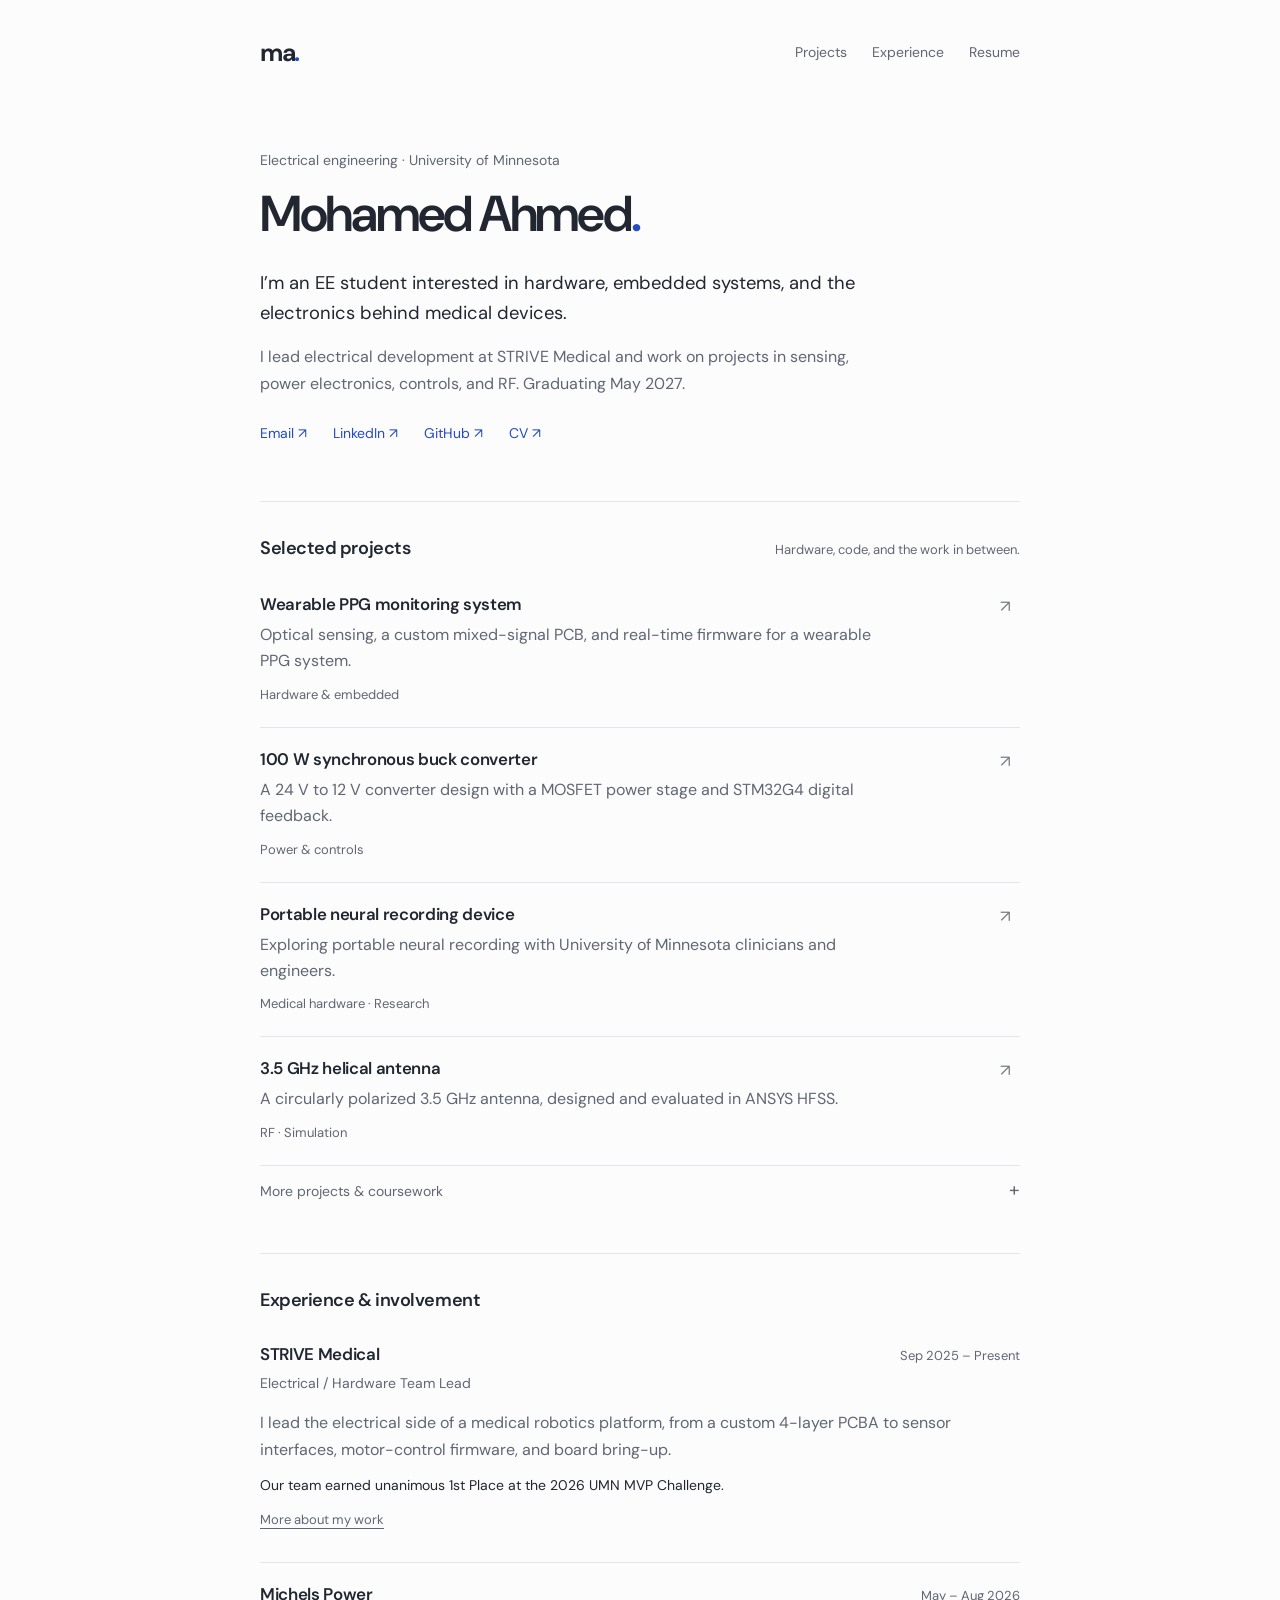
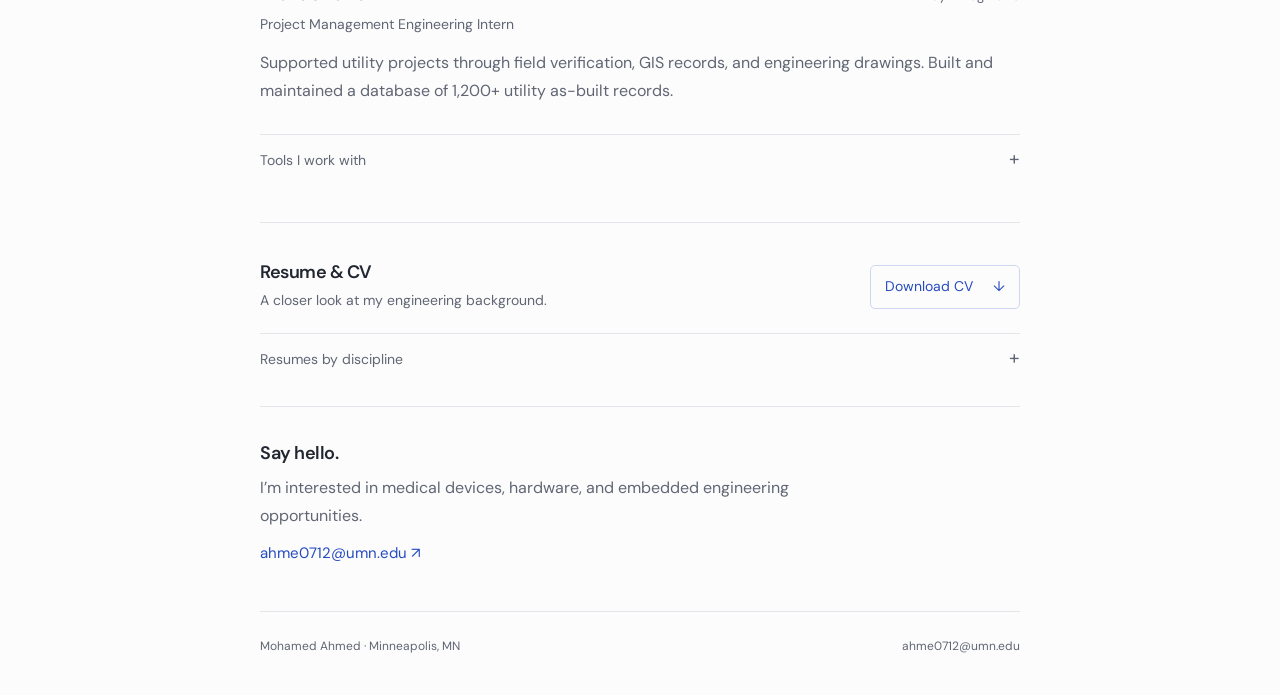
==== commit ce9e8455: "Simplify portfolio with personal intro, compact project list, and responsive detail pages" ====
--- a/index.html
+++ b/index.html
@@ -1,6 +1,6 @@
-<!doctype html><html lang="en"><head><meta charset="utf-8"><meta name="viewport" content="width=device-width,initial-scale=1"><meta name="theme-color" content="#f6f7fa"><title>Mohamed Ahmed | Electrical Engineering</title><meta name="description" content="Electrical engineering portfolio of Mohamed Ahmed: hardware, embedded systems, power electronics, controls, RF, and STRIVE Medical leadership."><link rel="icon" type="image/svg+xml" href="data:image/svg+xml,%3Csvg%20xmlns%3D%22http%3A//www.w3.org/2000/svg%22%20viewBox%3D%220%200%2040%2040%22%3E%3Crect%20width%3D%2240%22%20height%3D%2240%22%20rx%3D%228%22%20fill%3D%22%23153df5%22/%3E%3Cpath%20d%3D%22M9%2028V12l11%2011%2011-11v16%22%20fill%3D%22none%22%20stroke%3D%22white%22%20stroke-width%3D%223%22/%3E%3C/svg%3E"><link rel="stylesheet" href="/style.css"><script src="/main.js" defer></script></head><body><a class="skip" href="#main">Skip to content</a><header class="site-header"><div class="nav-wrap"><a class="brand" href="/" aria-label="Mohamed Ahmed home"><span class="monogram">ma<span>.</span></span><span class="brand-label">Mohamed Ahmed<br><small>Electrical engineering</small></span></a><button class="menu-toggle" aria-expanded="false" aria-controls="navigation">Menu <span>+</span></button><nav id="navigation" aria-label="Main navigation"><a href="#work">Work</a><a href="#experience">Experience</a><a href="#about">About</a><a href="#resume">Resumes</a><a class="nav-contact" href="#contact">Let’s connect <svg viewBox="0 0 24 24" fill="none" aria-hidden="true"><path d="M5 19 19 5M5 5h14v14" stroke="currentColor" stroke-width="1.6"/></svg></a></nav></div></header><main id="main"><section class="hero container"><div class="hero-meta"><span class="eyebrow">Hardware / Embedded / Systems</span><span class="location">Minneapolis, MN · Class of 2027</span></div><div class="hero-grid"><div class="hero-copy"><h1>From signal<br>to <em>system.</em></h1><p class="hero-intro">I’m Mohamed Ahmed, an electrical engineering student building across hardware, embedded systems, power, controls, and RF.</p><div class="hero-actions"><a class="button primary" href="#work">Explore my work <span>↓</span></a><a class="text-link" href="/resumes/Mohamed_Ahmed_CV.pdf" download>Download CV <svg viewBox="0 0 24 24" fill="none" aria-hidden="true"><path d="M12 3v12m-5-5 5 5 5-5M5 16v5h14v-5" stroke="currentColor" stroke-width="1.6"/></svg></a></div></div><aside class="hero-panel"><div class="panel-heading"><span>ENGINEERING NOTEBOOK</span><span>01 / 07</span></div><h2>Small signals.<br>Complete systems.</h2><p class="panel-description">Wearable PPG monitoring system</p><div class="signal-chain" aria-label="PPG signal chain: optical sensing to analog front end to digital processing"><div><span>01</span><strong>Sense</strong><p>Photodiode + IMU</p></div><div><span>02</span><strong>Condition</strong><p>Analog front end + 24-bit ADC</p></div><div><span>03</span><strong>Process</strong><p>ESP32-C3 + FreeRTOS + BLE</p></div></div><a href="/projects/wearable-ppg/">Inside the project <svg viewBox="0 0 24 24" fill="none" aria-hidden="true"><path d="M5 19 19 5M5 5h14v14" stroke="currentColor" stroke-width="1.6"/></svg></a></aside></div><div class="hero-strip"><div><span>EDUCATION</span><strong>University of Minnesota</strong><p>B.S. Electrical Engineering · May 2027</p></div><div><span>LEADERSHIP</span><strong>STRIVE Medical</strong><p>Electrical / Hardware Team Lead</p></div><div><span>RECOGNITION</span><strong>2026 MVP Challenge</strong><p>Unanimous 1st Place · STRIVE team</p></div></div></section>
-<section class="work-section container" id="work"><div class="section-heading"><div><p class="eyebrow">01 / Selected work</p><h2>Ideas, built into engineering.</h2></div><p>Circuit design, firmware, modeling, and the interfaces that bring them together.</p></div><div class="featured-grid"><a class="project-card featured tone-01" href="/projects/wearable-ppg/"><div class="project-visual"><div class="visual-top"><span>PROJECT / 01</span><span>Hardware &amp; firmware development</span></div><div class="project-metric">24<span>bit acquisition</span></div><div class="visual-bottom">ESP32-C3<span>FreeRTOS</span></div></div><div class="card-content"><p class="eyebrow">Mixed-signal hardware · Embedded · DSP</p><h3>Wearable PPG monitoring system<span class="card-arrow"><svg viewBox="0 0 24 24" fill="none" aria-hidden="true"><path d="M5 19 19 5M5 5h14v14" stroke="currentColor" stroke-width="1.6"/></svg></span></h3><p>From low-level photocurrent to a synchronized, wirelessly connected biosignal system.</p><div class="tags"><span>ESP32-C3</span><span>FreeRTOS</span><span>Analog front end</span></div></div></a><a class="project-card featured tone-02" href="/projects/synchronous-buck/"><div class="project-visual"><div class="visual-top"><span>PROJECT / 02</span><span>Design &amp; simulation</span></div><div class="project-metric">100<span>W design target</span></div><div class="visual-bottom">STM32G4<span>LTspice</span></div></div><div class="card-content"><p class="eyebrow">Power electronics · Digital control</p><h3>100 W synchronous buck converter<span class="card-arrow"><svg viewBox="0 0 24 24" fill="none" aria-hidden="true"><path d="M5 19 19 5M5 5h14v14" stroke="currentColor" stroke-width="1.6"/></svg></span></h3><p>Power-stage design, small-signal modeling, and digital feedback for 24 V to 12 V conversion.</p><div class="tags"><span>STM32G4</span><span>LTspice</span><span>MATLAB</span></div></div></a></div><div class="project-grid"><a class="project-card  tone-03" href="/projects/neural-recording/"><div class="project-visual"><div class="visual-top"><span>PROJECT / 03</span><span>Early-stage research</span></div><div class="project-metric">AFE<span>architecture research</span></div><div class="visual-bottom">Neural sensing<span>Low-noise analog</span></div></div><div class="card-content"><p class="eyebrow">Medical hardware · Analog research</p><h3>Portable neural recording device<span class="card-arrow"><svg viewBox="0 0 24 24" fill="none" aria-hidden="true"><path d="M5 19 19 5M5 5h14v14" stroke="currentColor" stroke-width="1.6"/></svg></span></h3><p>Early-stage architecture for recording neural signals from implanted electrodes outside the hospital.</p><div class="tags"><span>Neural sensing</span><span>Low-noise analog</span><span>System architecture</span></div></div></a><a class="project-card  tone-04" href="/projects/fpga-ethernet/"><div class="project-visual"><div class="visual-top"><span>PROJECT / 04</span><span>Team project contribution</span></div><div class="project-metric">4<span>Gigabit Ethernet ports</span></div><div class="visual-bottom">Lattice ECP5<span>Verilog</span></div></div><div class="card-content"><p class="eyebrow">FPGA · Digital hardware</p><h3>Four-port Gigabit Ethernet switch<span class="card-arrow"><svg viewBox="0 0 24 24" fill="none" aria-hidden="true"><path d="M5 19 19 5M5 5h14v14" stroke="currentColor" stroke-width="1.6"/></svg></span></h3><p>Verilog RTL and FPGA-to-PHY interfaces on a custom Ethernet hardware platform.</p><div class="tags"><span>Lattice ECP5</span><span>Verilog</span><span>RGMII</span></div></div></a><a class="project-card  tone-05" href="/projects/feedback-control/"><div class="project-visual"><div class="visual-top"><span>PROJECT / 05</span><span>Laboratory work</span></div><div class="project-metric">PI/PID<span>feedback control</span></div><div class="visual-bottom">MATLAB<span>Simulink</span></div></div><div class="card-content"><p class="eyebrow">Controls · Mechatronics</p><h3>Feedback &amp; motor control<span class="card-arrow"><svg viewBox="0 0 24 24" fill="none" aria-hidden="true"><path d="M5 19 19 5M5 5h14v14" stroke="currentColor" stroke-width="1.6"/></svg></span></h3><p>Modeling, PI/PID tuning, and nonlinear plant identification with MATLAB and Simulink.</p><div class="tags"><span>MATLAB</span><span>Simulink</span><span>Quanser</span></div></div></a><a class="project-card  tone-06" href="/projects/helical-antenna/"><div class="project-visual"><div class="visual-top"><span>PROJECT / 06</span><span>Design &amp; simulation</span></div><div class="project-metric">3.5<span>GHz center frequency</span></div><div class="visual-bottom">ANSYS HFSS<span>S-parameters</span></div></div><div class="card-content"><p class="eyebrow">RF · Electromagnetics</p><h3>3.5 GHz helical antenna<span class="card-arrow"><svg viewBox="0 0 24 24" fill="none" aria-hidden="true"><path d="M5 19 19 5M5 5h14v14" stroke="currentColor" stroke-width="1.6"/></svg></span></h3><p>Parametric antenna design and circularly polarized radiation analysis in ANSYS HFSS.</p><div class="tags"><span>ANSYS HFSS</span><span>S-parameters</span><span>Far-field analysis</span></div></div></a><a class="project-card  tone-07" href="/projects/wireless-hardware/"><div class="project-visual"><div class="visual-top"><span>PROJECT / 07</span><span>Coursework &amp; analysis</span></div><div class="project-metric">RF<span>system analysis</span></div><div class="visual-bottom">Noise figure<span>Smith charts</span></div></div><div class="card-content"><p class="eyebrow">RF systems · Circuit analysis</p><h3>Wireless hardware system design<span class="card-arrow"><svg viewBox="0 0 24 24" fill="none" aria-hidden="true"><path d="M5 19 19 5M5 5h14v14" stroke="currentColor" stroke-width="1.6"/></svg></span></h3><p>Receiver and transmitter analysis through noise, matching, linearity, and dynamic range.</p><div class="tags"><span>Noise figure</span><span>Smith charts</span><span>MATLAB</span></div></div></a></div></section>
-<section class="experience-section" id="experience"><div class="container"><div class="section-heading"><div><p class="eyebrow">02 / Experience & involvement</p><h2>Engineering is a team effort.</h2></div></div><div class="experience-grid"><article class="leadership"><div class="entry-meta"><span>STRIVE MEDICAL</span><span>Sep 2025 – Present</span></div><h3>Electrical / Hardware<br>Team Lead</h3><p>I lead electrical development for a medical robotics platform, connecting custom electronics with sensing, actuation, embedded control, and power distribution.</p><ul><li>Designed a 4-layer PCBA for controllers, sensor interfaces, regulated power, and motor-drive hardware.</li><li>Integrated Teensy 4.1, ESP32, IMUs, 14-bit encoders, and motor controllers across robotic subsystems.</li><li>Developed acquisition and motor-interface firmware, and worked through board bring-up and system debugging.</li></ul><div class="award"><strong>1st</strong><div><b>2026 UMN MVP Challenge</b><span>Unanimous team win · Electrical development lead</span></div></div></article><article class="internship"><div class="entry-meta"><span>MICHELS POWER</span><span>May – Aug 2026</span></div><h3>Project Management<br>Engineering Intern</h3><p>Supported electric utility projects through field verification, GIS records, engineering drawings, and technical documentation.</p><ul><li>Reviewed drawings and as-built records for transmission and distribution projects.</li><li>Developed and maintained a technical database tracking more than 1,200 utility as-built records.</li><li>Organized and verified project records used across utility construction and engineering workflows.</li></ul><div class="record-stat"><strong>1,200+</strong><span>utility as-built records tracked</span></div></article></div></div></section>
-<section class="about-section container" id="about"><div class="about-copy"><p class="eyebrow">03 / About me</p><h2>I like the point where<br>the disciplines meet.</h2><p>My work spans the analog front end, the PCB, the embedded code, and the control loop. I’m interested in how those pieces come together in medical devices, robotics, power conversion, and wireless systems.</p><p>I’m completing my B.S. in Electrical Engineering at the University of Minnesota–Twin Cities, with graduation expected in May 2027. Alongside leading hardware at STRIVE Medical, I’m collaborating with clinicians and engineers on early-stage portable neural-recording research.</p><a class="text-link" href="https://www.linkedin.com/in/mohamed-ahmed-89b807328" target="_blank" rel="noopener noreferrer">Find me on LinkedIn <svg viewBox="0 0 24 24" fill="none" aria-hidden="true"><path d="M5 19 19 5M5 5h14v14" stroke="currentColor" stroke-width="1.6"/></svg></a></div><div class="toolkit"><p class="eyebrow">The toolkit</p><div><h3>Hardware & PCB</h3><p>Altium Designer · KiCad · Analog front ends · 4-layer PCBs · Board bring-up</p></div><div><h3>Embedded & digital</h3><p>C / C++ · Python · FreeRTOS · ESP-IDF · STM32 · ESP32</p></div><div><h3>Modeling & simulation</h3><p>MATLAB · Simulink · LTspice · ANSYS HFSS · PI/PID control · Small-signal models</p></div><div><h3>Bench & interfaces</h3><p>Oscilloscope · Logic analyzer · Multimeter · SPI · I²C · UART · BLE · RGMII · MDIO</p></div></div></section>
-<section class="resume-section container" id="resume"><div class="section-heading"><div><p class="eyebrow">04 / Resumes</p><h2>A closer look at my background.</h2></div><p>My complete CV, plus resumes focused on each engineering discipline.</p></div><div class="resume-grid"><a class="resume-link" href="/resumes/Mohamed_Ahmed_CV.pdf" download><div><h3>Complete CV</h3><p>Full engineering background</p></div><span class="download-label">PDF <svg viewBox="0 0 24 24" fill="none" aria-hidden="true"><path d="M12 3v12m-5-5 5 5 5-5M5 16v5h14v-5" stroke="currentColor" stroke-width="1.6"/></svg></span></a><a class="resume-link" href="/resumes/Mohamed_Ahmed_Hardware_Analog.pdf" download><div><h3>Hardware & analog</h3><p>Mixed-signal circuits and medical hardware</p></div><span class="download-label">PDF <svg viewBox="0 0 24 24" fill="none" aria-hidden="true"><path d="M12 3v12m-5-5 5 5 5-5M5 16v5h14v-5" stroke="currentColor" stroke-width="1.6"/></svg></span></a><a class="resume-link" href="/resumes/Mohamed_Ahmed_Firmware.pdf" download><div><h3>Firmware & embedded</h3><p>Real-time systems and FPGA interfaces</p></div><span class="download-label">PDF <svg viewBox="0 0 24 24" fill="none" aria-hidden="true"><path d="M12 3v12m-5-5 5 5 5-5M5 16v5h14v-5" stroke="currentColor" stroke-width="1.6"/></svg></span></a><a class="resume-link" href="/resumes/Mohamed_Ahmed_Power_Electronics.pdf" download><div><h3>Power electronics</h3><p>Converters, power hardware, and modeling</p></div><span class="download-label">PDF <svg viewBox="0 0 24 24" fill="none" aria-hidden="true"><path d="M12 3v12m-5-5 5 5 5-5M5 16v5h14v-5" stroke="currentColor" stroke-width="1.6"/></svg></span></a><a class="resume-link" href="/resumes/Mohamed_Ahmed_Controls.pdf" download><div><h3>Controls</h3><p>Feedback systems and mechatronics</p></div><span class="download-label">PDF <svg viewBox="0 0 24 24" fill="none" aria-hidden="true"><path d="M12 3v12m-5-5 5 5 5-5M5 16v5h14v-5" stroke="currentColor" stroke-width="1.6"/></svg></span></a><a class="resume-link" href="/resumes/Mohamed_Ahmed_RF.pdf" download><div><h3>RF & wireless</h3><p>Antennas and wireless system analysis</p></div><span class="download-label">PDF <svg viewBox="0 0 24 24" fill="none" aria-hidden="true"><path d="M12 3v12m-5-5 5 5 5-5M5 16v5h14v-5" stroke="currentColor" stroke-width="1.6"/></svg></span></a></div></section>
-<section class="contact-section" id="contact"><div class="container contact-grid"><div><p class="eyebrow">05 / Get in touch</p><h2>Let’s build<br>something useful.</h2><p>Interested in hardware, embedded systems, or an engineering collaboration? I’d be glad to connect.</p></div><div class="contact-links"><a href="mailto:ahme0712@umn.edu"><span>Email</span><strong>ahme0712@umn.edu</strong><svg viewBox="0 0 24 24" fill="none" aria-hidden="true"><path d="M5 19 19 5M5 5h14v14" stroke="currentColor" stroke-width="1.6"/></svg></a><a href="https://www.linkedin.com/in/mohamed-ahmed-89b807328" target="_blank" rel="noopener noreferrer"><span>LinkedIn</span><strong>Mohamed Ahmed</strong><svg viewBox="0 0 24 24" fill="none" aria-hidden="true"><path d="M5 19 19 5M5 5h14v14" stroke="currentColor" stroke-width="1.6"/></svg></a><div class="availability">B.S. Electrical Engineering<br>Expected graduation · May 2027</div></div></div></section></main><footer class="site-footer"><a href="/">Mohamed Ahmed<span>Electrical engineering · University of Minnesota</span></a><p>Minneapolis, Minnesota <span>© 2026</span></p></footer></body></html>+<!doctype html>
+<html lang="en"><head><meta charset="utf-8"><meta name="viewport" content="width=device-width,initial-scale=1"><meta name="theme-color" content="#fcfcfd"><title>Mohamed Ahmed | Electrical Engineering</title><meta name="description" content="Mohamed Ahmed, electrical engineering student at the University of Minnesota. Hardware, embedded systems, medical-device projects, and STRIVE Medical leadership."><link rel="icon" type="image/svg+xml" href="data:image/svg+xml,%3Csvg%20xmlns%3D%22http%3A//www.w3.org/2000/svg%22%20viewBox%3D%220%200%2040%2040%22%3E%3Crect%20width%3D%2240%22%20height%3D%2240%22%20rx%3D%228%22%20fill%3D%22%23153df5%22/%3E%3Cpath%20d%3D%22M9%2028V12l11%2011%2011-11v16%22%20fill%3D%22none%22%20stroke%3D%22white%22%20stroke-width%3D%223%22/%3E%3C/svg%3E"><link rel="stylesheet" href="/style.css?v=20260916-personal"></head><body><a class="skip-link" href="#main">Skip to content</a><header class="site-header wrap"><a class="wordmark" href="/" aria-label="Mohamed Ahmed home">ma<span>.</span></a><nav aria-label="Main navigation"><a href="#work">Projects</a><a href="#experience">Experience</a><a href="#resume">Resume</a></nav></header><main id="main" class="wrap"><section class="intro" id="about" aria-labelledby="name"><p class="intro-label">Electrical engineering · University of Minnesota</p><h1 id="name">Mohamed Ahmed<span>.</span></h1><p class="intro-lead">I’m an EE student interested in hardware, embedded systems, and the electronics behind medical devices.</p><p class="intro-note">I lead electrical development at STRIVE Medical and work on projects in sensing, power electronics, controls, and RF. Graduating May 2027.</p><div class="social-links" aria-label="Contact and resume links"><a href="mailto:ahme0712@umn.edu">Email ↗</a><a href="https://www.linkedin.com/in/mohamed-ahmed-89b807328" target="_blank" rel="noopener noreferrer">LinkedIn ↗</a><a href="https://github.com/Mohamed0628" target="_blank" rel="noopener noreferrer">GitHub ↗</a><a href="/resumes/Mohamed_Ahmed_CV.pdf">CV ↗</a></div></section>
+<section class="section projects" id="work" aria-labelledby="projects-title"><div class="section-heading"><h2 id="projects-title">Selected projects</h2><span>Hardware, code, and the work in between.</span></div><ul class="project-list"><li><a class="project-row" href="/projects/wearable-ppg/"><div><h3>Wearable PPG monitoring system</h3><p>Optical sensing, a custom mixed-signal PCB, and real-time firmware for a wearable PPG system.</p><span class="project-type">Hardware &amp; embedded</span></div><span class="arrow" aria-hidden="true">↗</span></a></li><li><a class="project-row" href="/projects/synchronous-buck/"><div><h3>100 W synchronous buck converter</h3><p>A 24 V to 12 V converter design with a MOSFET power stage and STM32G4 digital feedback.</p><span class="project-type">Power &amp; controls</span></div><span class="arrow" aria-hidden="true">↗</span></a></li><li><a class="project-row" href="/projects/neural-recording/"><div><h3>Portable neural recording device</h3><p>Exploring portable neural recording with University of Minnesota clinicians and engineers.</p><span class="project-type">Medical hardware · Research</span></div><span class="arrow" aria-hidden="true">↗</span></a></li><li><a class="project-row" href="/projects/helical-antenna/"><div><h3>3.5 GHz helical antenna</h3><p>A circularly polarized 3.5 GHz antenna, designed and evaluated in ANSYS HFSS.</p><span class="project-type">RF · Simulation</span></div><span class="arrow" aria-hidden="true">↗</span></a></li></ul><details class="more-projects"><summary>More projects & coursework <span aria-hidden="true">+</span></summary><ul class="project-list"><li><a class="project-row" href="/projects/fpga-ethernet/"><div><h3>Four-port Gigabit Ethernet switch</h3><p>FPGA-to-PHY interfaces and board integration for a four-port Gigabit Ethernet switch.</p><span class="project-type">Digital hardware · Team project</span></div><span class="arrow" aria-hidden="true">↗</span></a></li><li><a class="project-row" href="/projects/feedback-control/"><div><h3>Feedback &amp; motor control</h3><p>PI/PID motor control and nonlinear plant identification using MATLAB, Simulink, and Quanser.</p><span class="project-type">Controls · Laboratory</span></div><span class="arrow" aria-hidden="true">↗</span></a></li><li><a class="project-row" href="/projects/wireless-hardware/"><div><h3>Wireless hardware system design</h3><p>Receiver and transmitter analysis: noise, impedance matching, linearity, and dynamic range.</p><span class="project-type">RF · Coursework</span></div><span class="arrow" aria-hidden="true">↗</span></a></li></ul></details></section>
+<section class="section" id="experience" aria-labelledby="experience-title"><div class="section-heading"><h2 id="experience-title">Experience & involvement</h2></div><article class="experience-entry"><div class="entry-heading"><h3>STRIVE Medical</h3><p>Sep 2025 – Present</p></div><p class="role">Electrical / Hardware Team Lead</p><p>I lead the electrical side of a medical robotics platform, from a custom 4-layer PCBA to sensor interfaces, motor-control firmware, and board bring-up.</p><p class="recognition">Our team earned unanimous 1st Place at the 2026 UMN MVP Challenge.</p><details class="entry-details"><summary>More about my work</summary><ul><li>Integrated Teensy 4.1, ESP32, IMUs, 14-bit encoders, and motor controllers.</li><li>Developed sensor-acquisition and motor-interface firmware using I²C, SPI, UART, and BLE.</li><li>Worked across hardware, firmware, and electromechanical interfaces during system integration.</li></ul></details></article><article class="experience-entry"><div class="entry-heading"><h3>Michels Power</h3><p>May – Aug 2026</p></div><p class="role">Project Management Engineering Intern</p><p>Supported utility projects through field verification, GIS records, and engineering drawings. Built and maintained a database of 1,200+ utility as-built records.</p></article><details class="tools-details"><summary>Tools I work with <span aria-hidden="true">+</span></summary><dl class="tool-list"><div><dt>Hardware</dt><dd>Altium Designer, KiCad, analog front ends, mixed-signal PCBs, board bring-up</dd></div><div><dt>Embedded</dt><dd>C/C++, Python, FreeRTOS, ESP-IDF, STM32, ESP32, Teensy</dd></div><div><dt>Simulation</dt><dd>MATLAB, Simulink, LTspice, ANSYS HFSS</dd></div><div><dt>Bench work</dt><dd>Oscilloscope, logic analyzer, multimeter, SPI, I²C, UART, BLE, RGMII, MDIO</dd></div></dl></details></section>
+<section class="section resume-section" id="resume" aria-labelledby="resume-title"><div class="resume-main"><div><h2 id="resume-title">Resume & CV</h2><p>A closer look at my engineering background.</p></div><a class="download-link" href="/resumes/Mohamed_Ahmed_CV.pdf" download>Download CV <span aria-hidden="true">↓</span></a></div><details class="resume-details"><summary>Resumes by discipline <span aria-hidden="true">+</span></summary><ul class="resume-list"><li><a href="/resumes/Mohamed_Ahmed_Hardware_Analog.pdf" download>Hardware & analog <span>PDF ↓</span></a></li><li><a href="/resumes/Mohamed_Ahmed_Firmware.pdf" download>Firmware & embedded <span>PDF ↓</span></a></li><li><a href="/resumes/Mohamed_Ahmed_Power_Electronics.pdf" download>Power electronics <span>PDF ↓</span></a></li><li><a href="/resumes/Mohamed_Ahmed_Controls.pdf" download>Controls <span>PDF ↓</span></a></li><li><a href="/resumes/Mohamed_Ahmed_RF.pdf" download>RF & wireless <span>PDF ↓</span></a></li></ul></details></section>
+<section class="contact" id="contact"><h2>Say hello.</h2><p>I’m interested in medical devices, hardware, and embedded engineering opportunities.</p><a href="mailto:ahme0712@umn.edu">ahme0712@umn.edu ↗</a></section></main><footer class="site-footer wrap"><span>Mohamed Ahmed · Minneapolis, MN</span><a href="mailto:ahme0712@umn.edu">ahme0712@umn.edu</a></footer></body></html>
--- a/style.css
+++ b/style.css
@@ -1,11 +1,7 @@
-@import url('https://fonts.googleapis.com/css2?family=DM+Sans:wght@400;450;500;550;600;650;700&family=Manrope:wght@400;500;600;650;700;750;800&display=swap');
-:root{--bg:#f6f7fa;--paper:#fff;--ink:#141923;--muted:#5b6270;--line:#dce0e8;--blue:#153df5;--navy:#111d35;--lime:#dcf79c;--font:'DM Sans',Arial,sans-serif;--heading:'Manrope',Arial,sans-serif}
-*{box-sizing:border-box}html{scroll-behavior:smooth;scroll-padding-top:100px}body{margin:0;background:var(--bg);color:var(--ink);font:1rem/1.65 var(--font);-webkit-font-smoothing:antialiased}a{color:inherit;text-decoration:none}button{font:inherit}svg{width:20px;height:20px;flex-shrink:0}h1,h2,h3,p{margin:0}h1,h2,h3{font-family:var(--heading);line-height:1.15;font-weight:650}button,a{-webkit-tap-highlight-color:transparent}a:focus-visible,button:focus-visible{outline:3px solid var(--blue);outline-offset:5px}::selection{background:var(--lime);color:var(--navy)}.container{width:min(1240px,calc(100% - 96px));margin-inline:auto}.eyebrow{font-size:.75rem;line-height:1.5;text-transform:uppercase;letter-spacing:.12em;font-weight:650}.skip{position:fixed;top:-80px;left:20px;padding:12px 20px;background:var(--ink);color:#fff;z-index:100}.skip:focus{top:10px}.site-header{border-bottom:1px solid var(--line);background:rgba(246,247,250,.97);position:sticky;top:0;z-index:20}.nav-wrap{width:min(1344px,calc(100% - 64px));margin:auto;display:flex;align-items:center;justify-content:space-between;gap:28px;min-height:94px}.brand{display:flex;gap:16px;align-items:center}.monogram{font:800 2.15rem/1 var(--heading);letter-spacing:-.08em}.monogram span{color:var(--blue)}.brand-label{font-size:.875rem;line-height:1.4;font-weight:650}.brand-label small{font-size:.75rem;color:var(--muted);font-weight:400}.site-header nav{display:flex;align-items:center;gap:30px;font-size:.875rem}.site-header nav>a{padding-block:12px}.site-header nav>a:hover{color:var(--blue)}.nav-contact{display:flex;align-items:center;gap:14px;border-left:1px solid var(--line);padding-left:28px}.nav-contact svg{width:16px}.menu-toggle{display:none}.hero{padding-top:38px}.hero-meta{display:flex;justify-content:space-between;align-items:center;gap:20px}.hero-meta .eyebrow{color:var(--blue)}.location{font-size:.8rem;color:var(--muted)}.hero-grid{display:grid;grid-template-columns:1.2fr .8fr;gap:70px;align-items:center;padding:62px 0 64px}.hero h1{font-size:clamp(4rem,7vw,6.8rem);line-height:1.01;letter-spacing:-.065em;font-weight:650}.hero h1 em{font-style:normal;color:var(--blue)}.hero-intro{max-width:510px;font-size:1.12rem;line-height:1.7;color:var(--muted);margin-top:29px}.hero-actions{display:flex;align-items:center;gap:28px;margin-top:32px;flex-wrap:wrap}.button{display:inline-flex;align-items:center;justify-content:center;gap:30px;padding:15px 22px;border-radius:3px;font-size:.875rem;font-weight:550}.primary{background:var(--blue);color:white;transition:background .2s,transform .2s}.primary:hover{background:#0e2dbd;transform:translateY(-2px)}.text-link{display:inline-flex;gap:12px;align-items:center;font-size:.875rem;font-weight:550}.text-link:hover{color:var(--blue)}.text-link svg{width:18px}.hero-panel{background:var(--navy);color:#fff;padding:26px 30px 24px;position:relative;border-radius:4px}.panel-heading{display:flex;justify-content:space-between;font-size:.7rem;letter-spacing:.1em;color:#a4b1ca;border-bottom:1px solid #35415a;padding-bottom:19px}.hero-panel h2{font-size:2rem;letter-spacing:-.04em;line-height:1.15;margin-top:24px}.panel-description{font-size:.8rem;color:#b6c0d4;margin-top:13px}.signal-chain{margin:25px 0}.signal-chain>div{position:relative;display:grid;grid-template-columns:30px 1fr;padding:10px 0 10px 19px;border-left:1px solid #506076;margin-left:3px;column-gap:12px}.signal-chain>div:before{content:'';position:absolute;left:-4px;top:21px;width:7px;height:7px;border-radius:1px;background:var(--lime)}.signal-chain span{font-size:.7rem;color:#a4b1ca;grid-row:span 2;margin-top:4px}.signal-chain strong{font-size:.9rem;font-weight:500}.signal-chain p{font-size:.8rem;color:#a4b1ca}.hero-panel>a{display:flex;align-items:center;justify-content:space-between;border-top:1px solid #35415a;padding-top:18px;font-size:.8rem;color:var(--lime)}.hero-panel>a:hover{color:#fff}.hero-strip{display:grid;grid-template-columns:repeat(3,1fr);border-block:1px solid var(--line);padding:25px 0;gap:32px}.hero-strip>div+div{border-left:1px solid var(--line);padding-left:32px}.hero-strip span{font-size:.65rem;letter-spacing:.12em;color:var(--muted);display:block;margin-bottom:7px}.hero-strip strong{font-size:.9rem;font-weight:600}.hero-strip p{font-size:.8rem;color:var(--muted);margin-top:3px}.work-section{padding-block:92px}.section-heading{display:flex;align-items:flex-end;justify-content:space-between;gap:40px;margin-bottom:34px}.section-heading .eyebrow,.about-copy>.eyebrow{color:var(--blue);margin-bottom:13px}.section-heading h2,.about-copy h2{font-size:clamp(1.8rem,3vw,2.6rem);letter-spacing:-.045em}.section-heading>p{max-width:300px;color:var(--muted);font-size:.9rem}.featured-grid{display:grid;grid-template-columns:1fr 1fr;gap:28px}.project-grid{display:grid;grid-template-columns:repeat(3,1fr);gap:28px;margin-top:38px}.project-card{display:block;min-width:0}.project-visual{border-radius:3px;background:#e3e8f6;min-height:215px;padding:20px 23px;display:flex;flex-direction:column;justify-content:space-between;overflow:hidden;transition:transform .25s}.featured .project-visual{min-height:288px;padding:24px 28px}.visual-top,.visual-bottom{display:flex;justify-content:space-between;gap:10px;font-size:.65rem;letter-spacing:.03em;align-items:center}.visual-top>span:first-child{letter-spacing:.1em}.visual-top>span:last-child{font-size:.7rem;text-align:right}.project-metric{font-family:var(--heading);font-size:4.25rem;font-weight:500;line-height:1.2;letter-spacing:-.065em;margin:18px 0}.featured .project-metric{font-size:6.8rem}.project-metric>span{display:block;font:400 .8rem/1.6 var(--font);letter-spacing:0}.visual-bottom{padding-top:12px;border-top:1px solid currentColor}.tone-01 .project-visual{background:var(--blue);color:white}.tone-02 .project-visual{background:#dfe5f0;color:#15203a}.tone-03 .project-visual{background:#e3e7ee;color:#2d3545}.tone-04 .project-visual{background:#ddecc7;color:#253916}.tone-05 .project-visual{background:#253c55;color:#f4f7ff}.tone-06 .project-visual{background:#e0e3fc;color:#313878}.tone-07 .project-visual{background:#dde8ee;color:#244d5e}.card-content{padding:23px 0 0}.card-content .eyebrow{font-size:.65rem;letter-spacing:.075em;color:var(--muted);margin-bottom:10px}.card-content h3{font-size:1.18rem;line-height:1.3;letter-spacing:-.025em;display:flex;justify-content:space-between;gap:18px}.featured h3{font-size:1.45rem}.card-arrow{transition:transform .2s}.project-card:hover .card-arrow{transform:translate(3px,-3px);color:var(--blue)}.project-card:hover .project-visual{transform:translateY(-4px)}.card-content>p:not(.eyebrow){font-size:.9rem;color:var(--muted);margin-top:10px}.tags{display:flex;gap:6px;flex-wrap:wrap;margin-top:18px}.tags>span{font-size:.7rem;line-height:1.5;border:1px solid var(--line);padding:4px 9px;border-radius:3px;color:#465165}.experience-section{background:#e9ecf2;padding-block:85px}.experience-grid{display:grid;grid-template-columns:1.15fr 1fr;gap:26px}.experience-grid article{padding:32px;background:#fff;border:1px solid #e0e4ea;border-radius:3px;display:flex;flex-direction:column}.entry-meta{display:flex;gap:20px;justify-content:space-between;font-size:.7rem;margin-bottom:25px;color:var(--muted)}.entry-meta>span:first-child{font-weight:650;letter-spacing:.08em;color:var(--blue)}.experience-grid h3{font-size:1.6rem;letter-spacing:-.035em;line-height:1.25;margin-bottom:20px}.experience-grid p,.experience-grid li{font-size:.95rem;color:var(--muted);line-height:1.7}.experience-grid ul{padding-left:19px;margin:20px 0 28px}.experience-grid li{padding-left:5px;margin-bottom:10px}.award{display:flex;align-items:center;gap:20px;background:var(--navy);color:#fff;padding:20px;margin-top:auto;border-radius:3px}.award>strong{font:500 2.8rem/1.2 var(--heading);color:var(--lime);letter-spacing:-.06em}.award b{font-size:.85rem;font-weight:500}.award span{display:block;font-size:.7rem;color:#b6c0d4;margin-top:4px}.record-stat{margin-top:auto;border-top:1px solid var(--line);padding-top:15px}.record-stat strong{display:block;font:500 2.7rem/1.2 var(--heading);letter-spacing:-.06em}.record-stat>span{font-size:.8rem;color:var(--muted)}.about-section{display:grid;grid-template-columns:1.05fr 1fr;gap:100px;padding-block:98px}.about-copy h2{line-height:1.2;margin-bottom:24px}.about-copy>p:not(.eyebrow){color:var(--muted);margin-bottom:19px}.about-copy .text-link{margin-top:9px}.toolkit>.eyebrow{margin-bottom:15px;color:var(--muted)}.toolkit>div{padding:19px 0;border-top:1px solid var(--line)}.toolkit h3{font-size:1rem;margin-bottom:8px}.toolkit p{font-size:.9rem;color:var(--muted)}.resume-section{padding-bottom:95px}.resume-grid{display:grid;grid-template-columns:1fr 1fr;border-top:1px solid var(--line);gap:0 40px}.resume-link{display:flex;align-items:center;justify-content:space-between;gap:20px;padding:24px 0;border-bottom:1px solid var(--line)}.resume-link h3{font-size:1rem}.resume-link p{font-size:.8rem;color:var(--muted);margin-top:7px}.download-label{display:flex;align-items:center;gap:12px;font-size:.7rem;color:var(--muted)}.resume-link:hover h3,.resume-link:hover .download-label{color:var(--blue)}.contact-section{background:var(--blue);color:white;padding-block:75px}.contact-grid{display:grid;grid-template-columns:1.25fr 1fr;gap:90px;align-items:center}.contact-section .eyebrow{color:#c7d1ff;margin-bottom:20px}.contact-section h2{font-size:clamp(2.5rem,4.5vw,4rem);letter-spacing:-.05em;line-height:1.08}.contact-section p:not(.eyebrow){color:#d9e0ff;max-width:390px;margin-top:24px}.contact-links>a{display:grid;grid-template-columns:1fr 24px;padding:23px 0;border-bottom:1px solid #6b84fa;gap:6px}.contact-links>a>span{font-size:.75rem;color:#c7d1ff}.contact-links>a>strong{font-size:1.15rem;font-weight:450;grid-column:1;overflow-wrap:anywhere}.contact-links>a>svg{grid-column:2;grid-row:1/3;align-self:center}.contact-links>a:hover{color:var(--lime)}.availability{font-size:.8rem;color:#d9e0ff;margin-top:25px}.site-footer{width:min(1240px,calc(100% - 96px));margin:auto;display:flex;justify-content:space-between;gap:30px;padding:30px 0;font-size:.8rem}.site-footer>a{font-weight:600}.site-footer>a>span{display:block;color:var(--muted);font-weight:400;font-size:.7rem;margin-top:3px}.site-footer p{color:var(--muted);text-align:right}.site-footer p>span{display:block;font-size:.7rem;margin-top:3px}.project-hero{padding-top:34px}.back-link{display:inline-block;font-size:.85rem;color:var(--muted);margin-bottom:52px}.back-link:hover{color:var(--blue)}.project-kicker{display:flex;justify-content:space-between;align-items:center;gap:20px;margin-bottom:20px}.project-kicker .eyebrow{color:var(--blue)}.stage{border:1px solid #c6cdd8;padding:5px 12px;border-radius:3px;font-size:.75rem;white-space:nowrap}.project-hero h1{font-size:clamp(2.8rem,5.5vw,5.1rem);max-width:900px;letter-spacing:-.055em;line-height:1.08}.project-intro{font-size:1.15rem;max-width:760px;color:var(--muted);margin-top:28px}.project-hero .tags{margin-top:26px}.project-facts{display:grid;grid-template-columns:repeat(4,1fr);border-block:1px solid var(--line);margin:45px 0 0;padding:25px 0;gap:25px}.project-facts dt{font-size:.75rem;color:var(--muted);margin-bottom:7px}.project-facts dd{font:600 1.4rem/1.3 var(--heading);margin:0;letter-spacing:-.035em}.case-layout{display:grid;grid-template-columns:1fr 1.55fr;gap:90px;padding-block:68px}.case-layout aside .eyebrow{color:var(--blue);margin-bottom:15px}.case-layout aside h2{font-size:1.9rem;letter-spacing:-.04em;margin-bottom:22px}.case-layout aside>p:not(.eyebrow){color:var(--muted)}.case-body>h2{font-size:1.6rem;margin-bottom:24px}.case-body article{display:flex;gap:21px;padding:23px 0;border-top:1px solid var(--line)}.contribution-number{color:var(--blue);font-size:.75rem;padding-top:2px}.case-body h3{font-size:1.1rem;margin-bottom:10px}.case-body p{color:var(--muted)}.architecture{margin:0;background:var(--navy);color:#fff;padding:30px;border-radius:3px}.architecture figcaption{display:flex;justify-content:space-between;gap:20px;font-size:.75rem;color:#b6c0d4}.architecture ol{display:grid;grid-template-columns:repeat(4,1fr);list-style:none;padding:0;gap:30px;margin:35px 0}.architecture li{position:relative;background:#23344e;padding:24px 14px;text-align:center;font-size:.9rem;display:flex;justify-content:center;align-items:center;border:1px solid #566278;border-radius:3px}.architecture li:not(:last-child):after{content:'→';position:absolute;right:-25px;color:var(--lime);font-size:1.1rem}.architecture>p{border-top:1px solid #44526a;padding-top:20px;font-size:.8rem;color:#c4cee0}.evidence-note{display:grid;grid-template-columns:1fr 2fr;gap:45px;padding:33px 0 45px;border-bottom:1px solid var(--line)}.evidence-note h2{font-size:1.1rem}.evidence-note p{color:var(--muted);font-size:.9rem}.next-project{display:flex;align-items:center;justify-content:space-between;padding:50px 0 70px;gap:35px}.next-project .eyebrow{color:var(--muted)}.next-project h2{font-size:1.8rem;letter-spacing:-.03em;margin-top:12px}.next-project svg{width:35px;height:35px}.next-project:hover{color:var(--blue)}.not-found{padding-block:100px;min-height:65vh}.not-found h1{font-size:3.5rem;margin:20px 0}.not-found .button{margin-top:30px}
-@media(min-width:1600px){.hero-grid{padding-block:85px}.hero h1{font-size:7rem}}
-@media(max-width:1100px){.container,.site-footer{width:calc(100% - 64px)}.hero-grid{gap:35px}.hero h1{font-size:5rem}.hero-panel{padding:24px}.site-header nav{gap:22px}.brand-label{display:none}.project-grid{grid-template-columns:1fr 1fr}.about-section{gap:55px}.contact-grid{gap:60px}.card-content h3{font-size:1.25rem}.case-layout{gap:50px}}
-@media(max-width:800px){html{scroll-padding-top:90px}.container,.site-footer{width:calc(100% - 40px)}.nav-wrap{width:calc(100% - 40px);min-height:76px;flex-wrap:wrap;gap:0}.brand-label{display:block}.monogram{font-size:1.9rem}.menu-toggle{display:flex;align-items:center;gap:15px;border:1px solid var(--line);background:transparent;padding:7px 12px;border-radius:3px;font-size:.875rem}.menu-toggle span{font-size:1.2rem}.site-header nav{display:none;width:100%;padding:15px 0 22px;flex-direction:column;align-items:stretch;gap:0}.site-header nav.open{display:flex}.site-header nav>a{padding:12px 0}.nav-contact{border-left:0}.hero-meta{align-items:flex-start}.hero-meta .eyebrow{font-size:.65rem}.location{font-size:.7rem;text-align:right;max-width:145px}.hero-grid{padding:45px 0;gap:35px;grid-template-columns:1fr}.hero h1{font-size:clamp(3.5rem,12vw,5.8rem)}.hero-intro{max-width:540px}.hero-panel{padding:25px 28px}.hero-panel h2{font-size:2rem}.hero-strip{grid-template-columns:1fr;gap:17px;padding:24px 0}.hero-strip>div{display:grid;grid-template-columns:110px 1fr;column-gap:15px}.hero-strip>div+div{border:0;padding:0}.hero-strip span{grid-row:span 2;margin-top:3px}.hero-strip p{grid-column:2}.section-heading{display:block}.section-heading>p{margin-top:18px;max-width:420px}.work-section{padding-block:65px}.featured-grid,.experience-grid{grid-template-columns:1fr}.featured-grid{gap:36px}.project-grid{gap:28px 20px}.project-visual{padding:16px;min-height:205px}.visual-top{align-items:flex-start;flex-direction:column;gap:3px}.visual-top>span:last-child{text-align:left;font-size:.65rem}.project-metric{font-size:3.2rem}.visual-bottom{flex-wrap:wrap;font-size:.65rem;gap:3px}.featured .project-visual{min-height:250px}.featured .visual-top{flex-direction:row}.featured .project-metric{font-size:5.6rem}.card-content h3{font-size:1.05rem}.featured h3{font-size:1.4rem}.card-content .eyebrow{font-size:.625rem}.card-content>p:not(.eyebrow){font-size:.875rem}.tags>span{font-size:.7rem}.experience-section{padding-block:65px}.experience-grid article{padding:28px}.about-section{grid-template-columns:1fr;gap:40px;padding-block:65px}.resume-grid{grid-template-columns:1fr}.resume-section{padding-bottom:65px}.contact-section{padding-block:55px}.contact-grid{grid-template-columns:1fr;gap:30px}.contact-section h2{font-size:3.25rem}.site-footer{flex-direction:column;gap:15px}.site-footer p{text-align:left}.site-footer p>span{display:inline;margin-left:15px}.project-kicker{flex-direction:column;align-items:flex-start;gap:12px}.project-hero h1{font-size:3.1rem}.back-link{margin-bottom:32px}.project-facts{grid-template-columns:1fr 1fr;row-gap:25px}.project-facts dd{font-size:1.25rem}.case-layout{grid-template-columns:1fr;gap:35px;padding-block:42px}.architecture{padding:22px}.architecture ol{grid-template-columns:1fr;gap:27px;margin:25px 0}.architecture li{padding:17px}.architecture li:not(:last-child):after{content:'↓';right:auto;bottom:-28px;left:50%;transform:translateX(-50%)}.evidence-note{grid-template-columns:1fr;gap:15px;padding-block:28px}.next-project h2{font-size:1.5rem}.next-project{padding-block:38px}.case-body p,.case-layout aside>p:not(.eyebrow){font-size:1rem}}
-@media(max-width:480px){.project-grid{grid-template-columns:1fr;gap:35px}.project-visual{min-height:220px;padding:23px}.visual-top{flex-direction:row;align-items:center}.project-metric{font-size:4.5rem}.card-content h3{font-size:1.3rem}.hero-actions{gap:23px}.hero-actions .button{padding:14px 17px;gap:24px}.hero-intro{font-size:1rem}.hero-meta .eyebrow{max-width:170px}.hero-panel h2{font-size:1.9rem}.hero-strip>div{grid-template-columns:90px 1fr}.experience-grid article{padding:23px}.entry-meta{font-size:.65rem;gap:10px}.award{padding:17px;gap:15px}.award>strong{font-size:2.3rem}.project-hero h1{font-size:2.6rem}.project-intro{font-size:1.05rem}.project-facts{gap:23px 16px}.architecture figcaption{font-size:.7rem}.resume-link{gap:10px}.download-label{gap:6px}.brand-label{font-size:.8rem}.brand-label small{font-size:.65rem}}
+@import url('https://fonts.googleapis.com/css2?family=DM+Sans:wght@400;450;500;550;600;650;700&display=swap');
+:root{--bg:#fcfcfd;--ink:#212630;--muted:#606673;--soft:#787e88;--blue:#244bc0;--line:#e3e5ea;--font:'DM Sans',-apple-system,BlinkMacSystemFont,'Segoe UI',sans-serif}
+*{box-sizing:border-box}html{scroll-behavior:smooth;scroll-padding-top:28px}body{margin:0;background:var(--bg);color:var(--ink);font:400 1rem/1.7 var(--font);-webkit-font-smoothing:antialiased}a{color:inherit;text-decoration:none}summary{font:inherit}h1,h2,h3,p,ul,dl{margin:0}h1,h2,h3{line-height:1.25;font-weight:600}h1{letter-spacing:-.045em}h2{font-size:1.13rem;letter-spacing:-.025em}h3{font-size:1.06rem;letter-spacing:-.02em}a,summary{-webkit-tap-highlight-color:transparent}a:hover{color:var(--blue)}a:focus-visible,summary:focus-visible{outline:2px solid var(--blue);outline-offset:5px;border-radius:2px}::selection{background:#dfe7ff}.wrap{width:min(760px,calc(100% - 48px));margin-inline:auto}.skip-link{position:fixed;top:-70px;left:12px;z-index:100;background:var(--ink);color:#fff;padding:10px 18px}.skip-link:focus{top:12px}.site-header{display:flex;align-items:center;justify-content:space-between;gap:25px;padding-top:32px;padding-bottom:10px}.wordmark{font-size:1.55rem;font-weight:700;letter-spacing:-.06em}.wordmark span{color:var(--blue)}.site-header nav{display:flex;flex-wrap:wrap;gap:25px;font-size:.875rem;color:var(--muted)}.site-header nav a{padding:9px 0}.intro{padding-top:65px;padding-bottom:50px;max-width:660px}.intro-label{font-size:.875rem;color:var(--muted);margin-bottom:12px}.intro h1{font-size:3.15rem;font-weight:600;line-height:1.17;margin-bottom:24px}.intro h1>span{color:var(--blue)}.intro-lead{font-size:1.15rem;line-height:1.65;max-width:620px;margin-bottom:14px}.intro-note{color:var(--muted);max-width:600px}.social-links{display:flex;flex-wrap:wrap;gap:26px;margin-top:20px;font-size:.875rem}.social-links a{color:var(--blue);padding-block:5px}.social-links a:hover{text-decoration:underline;text-underline-offset:4px}.section{padding-block:35px;border-top:1px solid var(--line)}.section-heading{display:flex;justify-content:space-between;align-items:baseline;gap:20px;margin-bottom:12px}.section-heading>span{color:var(--muted);font-size:.8125rem}.project-list{list-style:none;padding:0}.project-list>li+li{border-top:1px solid var(--line)}.project-row{display:grid;grid-template-columns:minmax(0,1fr) 20px;gap:25px;padding:21px 0;transition:color .15s}.project-row h3{font-size:1.05rem}.project-row p{color:var(--muted);font-size:1rem;line-height:1.65;margin-top:7px;max-width:640px}.project-type{font-size:.8125rem;color:var(--muted);display:block;margin-top:9px}.arrow{font-size:1.05rem;color:var(--soft);align-self:start;line-height:1.5;transition:transform .15s}.project-row:hover .arrow{transform:translate(2px,-2px);color:var(--blue)}details>summary{cursor:pointer;list-style:none;display:flex;align-items:baseline;justify-content:space-between;gap:20px;font-size:.875rem;color:var(--muted);padding:14px 0;min-height:46px}details>summary::-webkit-details-marker{display:none}details>summary:hover{color:var(--blue)}details>summary>span{font-size:1.2rem;line-height:1;transition:transform .15s}details[open]>summary>span{transform:rotate(45deg)}.more-projects{border-top:1px solid var(--line)}.more-projects[open]>summary{color:var(--ink);padding-bottom:5px}.more-projects .project-list{padding-bottom:5px}.experience-entry{padding:21px 0}.experience-entry+.experience-entry{border-top:1px solid var(--line);margin-top:4px}.entry-heading{display:flex;justify-content:space-between;gap:20px;align-items:baseline}.entry-heading>p{font-size:.8125rem;color:var(--muted);white-space:nowrap}.role{font-size:.875rem;color:var(--muted);margin-top:5px;margin-bottom:13px}.experience-entry>p:not(.role){font-size:1rem;line-height:1.7;color:var(--muted)}.experience-entry>p.recognition{font-size:.875rem;color:var(--ink);margin-top:10px}.entry-details>summary{justify-content:flex-start;font-size:.8125rem;text-decoration:underline;text-underline-offset:4px;padding:12px 0 6px;min-height:38px}.entry-details ul{padding-left:21px;color:var(--muted);padding-top:8px}.entry-details li{margin-bottom:8px;font-size:1rem}.tools-details{border-top:1px solid var(--line);margin-top:9px}.tool-list{padding-top:8px;padding-bottom:10px}.tool-list>div{display:grid;grid-template-columns:105px 1fr;gap:20px;margin-bottom:15px;font-size:1rem}.tool-list dt{font-weight:500}.tool-list dd{margin:0;color:var(--muted)}.resume-section{padding-bottom:20px}.resume-main{display:flex;justify-content:space-between;align-items:center;gap:25px;padding-top:3px;padding-bottom:20px}.resume-main p{font-size:.875rem;color:var(--muted);margin-top:6px}.download-link{display:inline-flex;align-items:center;justify-content:center;gap:20px;font-size:.875rem;white-space:nowrap;color:var(--blue);border:1px solid #cdd7f1;border-radius:5px;padding:9px 14px}.download-link:hover{background:#f0f3fd}.resume-details{border-top:1px solid var(--line)}.resume-list{list-style:none;padding:0 0 8px}.resume-list a{display:flex;justify-content:space-between;gap:20px;padding:13px 0;font-size:.9375rem}.resume-list li+li{border-top:1px solid var(--line)}.resume-list span{font-size:.75rem;color:var(--muted);white-space:nowrap}.contact{border-top:1px solid var(--line);padding-block:35px 45px}.contact p{color:var(--muted);margin-top:10px;max-width:570px}.contact>a{color:var(--blue);display:inline-block;margin-top:12px;font-size:.9375rem;overflow-wrap:anywhere}.site-footer{border-top:1px solid var(--line);padding-block:24px 38px;display:flex;justify-content:space-between;gap:18px;font-size:.75rem;color:var(--muted)}.site-footer>a{overflow-wrap:anywhere}.project-page{padding-top:36px}.back-link{font-size:.875rem;color:var(--muted);display:inline-block;padding-block:6px;margin-bottom:36px}.project-header .project-type{margin-top:0;color:var(--blue);margin-bottom:12px}.project-header h1{font-size:2.65rem;line-height:1.15;max-width:700px}.project-intro{font-size:1.125rem;color:var(--muted);margin-top:22px;max-width:690px}.status{font-size:.8125rem;margin-top:20px;color:var(--muted)}.facts{display:grid;grid-template-columns:repeat(2,minmax(0,1fr));gap:23px 35px;padding-block:25px;margin-top:28px;border-block:1px solid var(--line)}.facts>div{display:flex;flex-direction:column}.facts dt{font-size:.8125rem;color:var(--muted)}.facts dd{margin:4px 0 0;font-weight:500;font-size:1rem}.project-context{padding-block:34px 30px}.project-context>p{color:var(--muted);margin-top:12px}.contributions>h2{margin-bottom:20px}.contributions article{margin-bottom:25px}.contributions h3{font-size:1rem;font-weight:550;margin-bottom:7px}.contributions p{color:var(--muted);font-size:1rem}.system-details{border-block:1px solid var(--line);margin:28px 0}.system-flow{list-style:none;padding:0;display:grid;grid-template-columns:repeat(4,minmax(0,1fr));gap:20px;margin:15px 0 20px}.system-flow>li{background:#f0f3f8;border:1px solid #dce1ec;border-radius:4px;padding:14px 9px;font-size:.875rem;position:relative;text-align:center;display:flex;justify-content:center;align-items:center}.system-flow>li:not(:last-child):after{content:'→';position:absolute;right:-17px;font-size:.875rem;color:var(--muted)}.system-details>p{font-size:.875rem;color:var(--muted);margin-bottom:18px}.project-scope h2{font-size:1rem}.project-scope p{color:var(--muted);margin-top:10px}.project-tools{font-size:.875rem;color:var(--muted);margin-top:24px}.project-tools strong{display:block;font-weight:500;color:var(--ink);margin-bottom:6px}.project-navigation{border-top:1px solid var(--line);margin-top:36px;padding:25px 0 50px;display:flex;justify-content:space-between;align-items:baseline;gap:30px;font-size:.875rem;color:var(--blue)}.project-navigation>a:last-child{text-align:right;max-width:66%}.not-found{padding-block:80px 110px}.not-found h1{font-size:2.5rem;margin-bottom:20px}.not-found p{color:var(--muted)}.not-found>a{color:var(--blue);display:inline-block;margin-top:25px}
+@media(min-width:1300px){.site-header{padding-top:42px}.intro{padding-top:72px}}
+@media(max-width:600px){.wrap{width:calc(100% - 40px)}.site-header{padding-top:20px;gap:20px}.site-header nav{gap:19px}.intro{padding-top:42px;padding-bottom:35px}.intro h1{font-size:2.45rem;margin-bottom:20px}.intro-label{font-size:.8125rem;margin-bottom:12px}.intro-lead{font-size:1.0625rem;line-height:1.65}.intro-note{font-size:1rem;line-height:1.7}.social-links{gap:24px;margin-top:19px}.section{padding-block:28px}.section-heading{display:block;margin-bottom:10px}.section-heading>span{display:block;margin-top:7px}.project-row{gap:17px;padding-block:20px}.project-row h3{font-size:1.05rem;line-height:1.4}.project-row p{font-size:1rem}.project-type{font-size:.8125rem}.entry-heading{display:block}.entry-heading>p{margin-top:5px;white-space:normal}.role{margin-top:4px}.experience-entry{padding-block:18px}.tool-list>div{grid-template-columns:1fr;gap:3px}.resume-main{align-items:flex-start;flex-direction:column;gap:15px;padding-bottom:23px}.resume-main p{font-size:1rem}.resume-details>summary{padding-bottom:0}.resume-details[open]>summary{padding-bottom:14px}.contact{padding-block:30px 35px}.site-footer{flex-direction:column;gap:5px;padding-block:22px 28px}.project-page{padding-top:23px}.back-link{margin-bottom:25px}.project-header h1{font-size:2.1rem;line-height:1.2}.project-intro{font-size:1.0625rem;margin-top:18px}.facts{gap:20px;padding-block:22px;margin-top:22px}.project-context{padding-block:27px}.system-flow{grid-template-columns:1fr;gap:23px;margin-top:8px}.system-flow>li{padding:12px}.system-flow>li:not(:last-child):after{content:'↓';right:auto;left:50%;bottom:-24px;transform:translateX(-50%)}.project-navigation{flex-direction:column;gap:12px;padding-bottom:35px}.project-navigation>a:last-child{text-align:left;max-width:100%}}
+@media(max-width:360px){.wrap{width:calc(100% - 32px)}.site-header nav{gap:13px;font-size:.8125rem}.intro h1{font-size:2.18rem}.social-links{gap:21px}.facts{grid-template-columns:1fr}.project-header h1{font-size:1.95rem}}
 @media(prefers-reduced-motion:reduce){html{scroll-behavior:auto}*,*:before,*:after{transition:none!important}}
-
-/* Keep reading text comfortable at standard and enlarged sizes. */
-.card-content>p:not(.eyebrow),.section-heading>p,.experience-grid p,.experience-grid li,.toolkit p,.case-body p,.evidence-note p{font-size:1rem}.resume-link p,.hero-strip p,.hero-strip strong,.hero-panel>a,.panel-description,.signal-chain p,.architecture>p,.resume-link h3,.availability{font-size:.875rem}.tags>span{font-size:.75rem}.visual-top>span:last-child{font-size:.75rem}
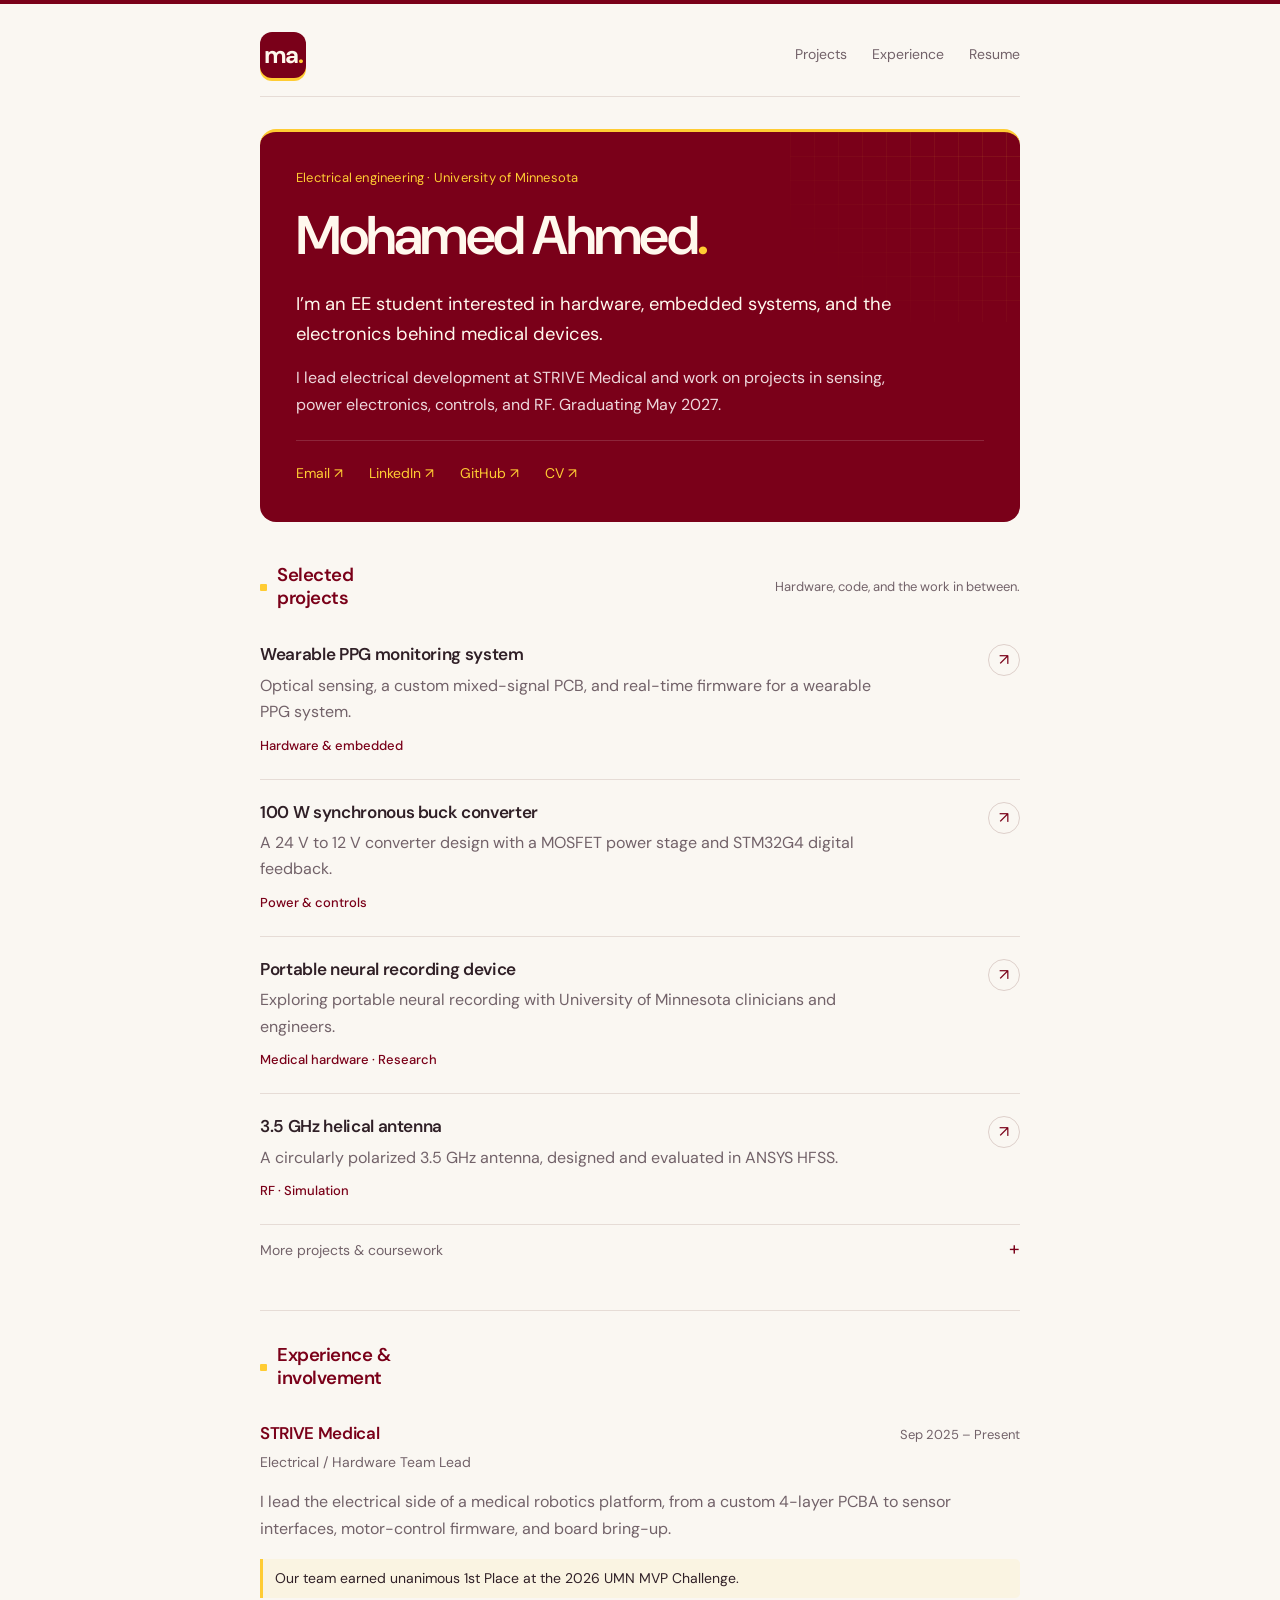
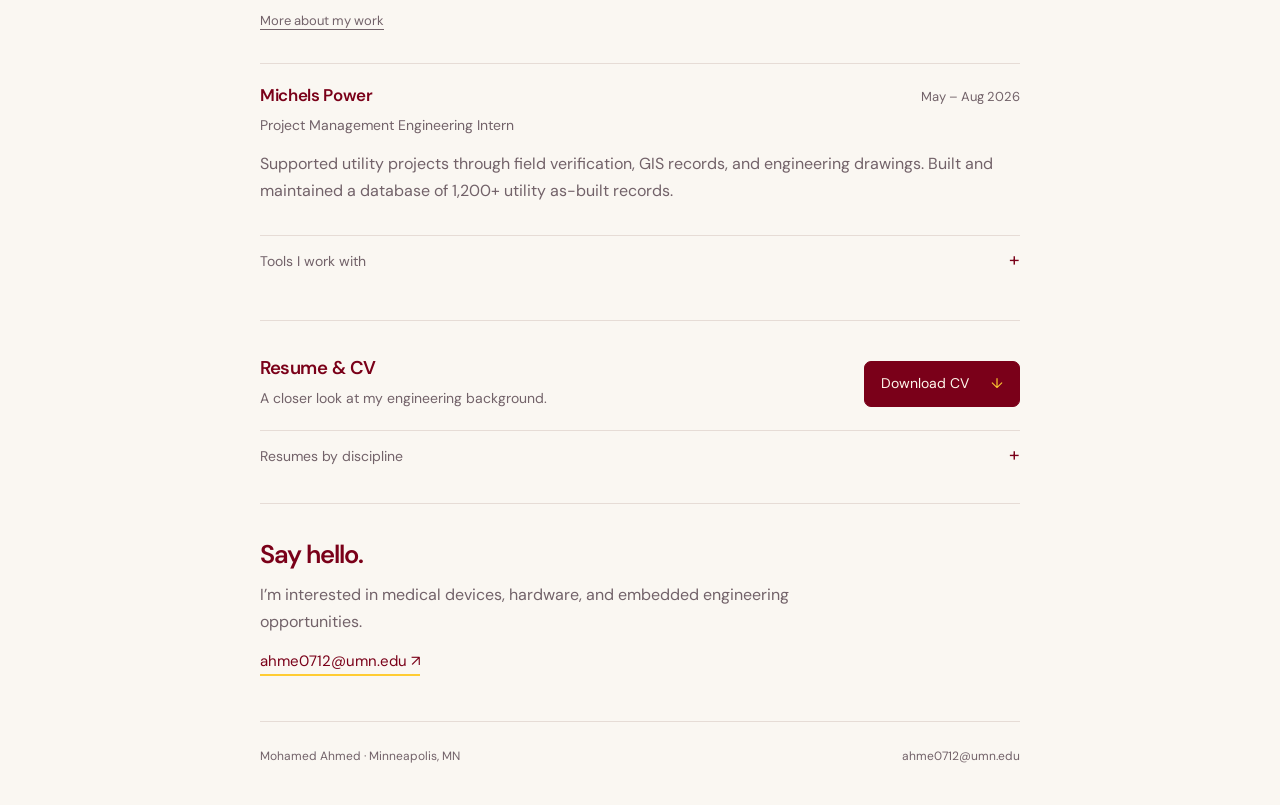
==== commit bcc14116: "Style portfolio with UMN maroon and gold, warm cream surfaces, and coordinated project pages" ====
--- a/index.html
+++ b/index.html
@@ -1,5 +1,5 @@
 <!doctype html>
-<html lang="en"><head><meta charset="utf-8"><meta name="viewport" content="width=device-width,initial-scale=1"><meta name="theme-color" content="#fcfcfd"><title>Mohamed Ahmed | Electrical Engineering</title><meta name="description" content="Mohamed Ahmed, electrical engineering student at the University of Minnesota. Hardware, embedded systems, medical-device projects, and STRIVE Medical leadership."><link rel="icon" type="image/svg+xml" href="data:image/svg+xml,%3Csvg%20xmlns%3D%22http%3A//www.w3.org/2000/svg%22%20viewBox%3D%220%200%2040%2040%22%3E%3Crect%20width%3D%2240%22%20height%3D%2240%22%20rx%3D%228%22%20fill%3D%22%23153df5%22/%3E%3Cpath%20d%3D%22M9%2028V12l11%2011%2011-11v16%22%20fill%3D%22none%22%20stroke%3D%22white%22%20stroke-width%3D%223%22/%3E%3C/svg%3E"><link rel="stylesheet" href="/style.css?v=20260916-personal"></head><body><a class="skip-link" href="#main">Skip to content</a><header class="site-header wrap"><a class="wordmark" href="/" aria-label="Mohamed Ahmed home">ma<span>.</span></a><nav aria-label="Main navigation"><a href="#work">Projects</a><a href="#experience">Experience</a><a href="#resume">Resume</a></nav></header><main id="main" class="wrap"><section class="intro" id="about" aria-labelledby="name"><p class="intro-label">Electrical engineering · University of Minnesota</p><h1 id="name">Mohamed Ahmed<span>.</span></h1><p class="intro-lead">I’m an EE student interested in hardware, embedded systems, and the electronics behind medical devices.</p><p class="intro-note">I lead electrical development at STRIVE Medical and work on projects in sensing, power electronics, controls, and RF. Graduating May 2027.</p><div class="social-links" aria-label="Contact and resume links"><a href="mailto:ahme0712@umn.edu">Email ↗</a><a href="https://www.linkedin.com/in/mohamed-ahmed-89b807328" target="_blank" rel="noopener noreferrer">LinkedIn ↗</a><a href="https://github.com/Mohamed0628" target="_blank" rel="noopener noreferrer">GitHub ↗</a><a href="/resumes/Mohamed_Ahmed_CV.pdf">CV ↗</a></div></section>
+<html lang="en"><head><meta charset="utf-8"><meta name="viewport" content="width=device-width,initial-scale=1"><meta name="theme-color" content="#7a0019"><title>Mohamed Ahmed | Electrical Engineering</title><meta name="description" content="Mohamed Ahmed, electrical engineering student at the University of Minnesota. Hardware, embedded systems, medical-device projects, and STRIVE Medical leadership."><link rel="icon" type="image/svg+xml" href="data:image/svg+xml,%3Csvg%20xmlns%3D%22http%3A//www.w3.org/2000/svg%22%20viewBox%3D%220%200%2040%2040%22%3E%3Crect%20width%3D%2240%22%20height%3D%2240%22%20rx%3D%228%22%20fill%3D%22%237a0019%22/%3E%3Cpath%20d%3D%22M9%2028V12l11%2011%2011-11v16%22%20fill%3D%22none%22%20stroke%3D%22%23ffcc33%22%20stroke-width%3D%223%22/%3E%3C/svg%3E"><link rel="stylesheet" href="/style.css?v=20260916-maroon-gold"></head><body><a class="skip-link" href="#main">Skip to content</a><header class="site-header wrap"><a class="wordmark" href="/" aria-label="Mohamed Ahmed home">ma<span>.</span></a><nav aria-label="Main navigation"><a href="#work">Projects</a><a href="#experience">Experience</a><a href="#resume">Resume</a></nav></header><main id="main" class="wrap"><section class="intro" id="about" aria-labelledby="name"><p class="intro-label">Electrical engineering · University of Minnesota</p><h1 id="name">Mohamed Ahmed<span>.</span></h1><p class="intro-lead">I’m an EE student interested in hardware, embedded systems, and the electronics behind medical devices.</p><p class="intro-note">I lead electrical development at STRIVE Medical and work on projects in sensing, power electronics, controls, and RF. Graduating May 2027.</p><div class="social-links" aria-label="Contact and resume links"><a href="mailto:ahme0712@umn.edu">Email ↗</a><a href="https://www.linkedin.com/in/mohamed-ahmed-89b807328" target="_blank" rel="noopener noreferrer">LinkedIn ↗</a><a href="https://github.com/Mohamed0628" target="_blank" rel="noopener noreferrer">GitHub ↗</a><a href="/resumes/Mohamed_Ahmed_CV.pdf">CV ↗</a></div></section>
 <section class="section projects" id="work" aria-labelledby="projects-title"><div class="section-heading"><h2 id="projects-title">Selected projects</h2><span>Hardware, code, and the work in between.</span></div><ul class="project-list"><li><a class="project-row" href="/projects/wearable-ppg/"><div><h3>Wearable PPG monitoring system</h3><p>Optical sensing, a custom mixed-signal PCB, and real-time firmware for a wearable PPG system.</p><span class="project-type">Hardware &amp; embedded</span></div><span class="arrow" aria-hidden="true">↗</span></a></li><li><a class="project-row" href="/projects/synchronous-buck/"><div><h3>100 W synchronous buck converter</h3><p>A 24 V to 12 V converter design with a MOSFET power stage and STM32G4 digital feedback.</p><span class="project-type">Power &amp; controls</span></div><span class="arrow" aria-hidden="true">↗</span></a></li><li><a class="project-row" href="/projects/neural-recording/"><div><h3>Portable neural recording device</h3><p>Exploring portable neural recording with University of Minnesota clinicians and engineers.</p><span class="project-type">Medical hardware · Research</span></div><span class="arrow" aria-hidden="true">↗</span></a></li><li><a class="project-row" href="/projects/helical-antenna/"><div><h3>3.5 GHz helical antenna</h3><p>A circularly polarized 3.5 GHz antenna, designed and evaluated in ANSYS HFSS.</p><span class="project-type">RF · Simulation</span></div><span class="arrow" aria-hidden="true">↗</span></a></li></ul><details class="more-projects"><summary>More projects & coursework <span aria-hidden="true">+</span></summary><ul class="project-list"><li><a class="project-row" href="/projects/fpga-ethernet/"><div><h3>Four-port Gigabit Ethernet switch</h3><p>FPGA-to-PHY interfaces and board integration for a four-port Gigabit Ethernet switch.</p><span class="project-type">Digital hardware · Team project</span></div><span class="arrow" aria-hidden="true">↗</span></a></li><li><a class="project-row" href="/projects/feedback-control/"><div><h3>Feedback &amp; motor control</h3><p>PI/PID motor control and nonlinear plant identification using MATLAB, Simulink, and Quanser.</p><span class="project-type">Controls · Laboratory</span></div><span class="arrow" aria-hidden="true">↗</span></a></li><li><a class="project-row" href="/projects/wireless-hardware/"><div><h3>Wireless hardware system design</h3><p>Receiver and transmitter analysis: noise, impedance matching, linearity, and dynamic range.</p><span class="project-type">RF · Coursework</span></div><span class="arrow" aria-hidden="true">↗</span></a></li></ul></details></section>
 <section class="section" id="experience" aria-labelledby="experience-title"><div class="section-heading"><h2 id="experience-title">Experience & involvement</h2></div><article class="experience-entry"><div class="entry-heading"><h3>STRIVE Medical</h3><p>Sep 2025 – Present</p></div><p class="role">Electrical / Hardware Team Lead</p><p>I lead the electrical side of a medical robotics platform, from a custom 4-layer PCBA to sensor interfaces, motor-control firmware, and board bring-up.</p><p class="recognition">Our team earned unanimous 1st Place at the 2026 UMN MVP Challenge.</p><details class="entry-details"><summary>More about my work</summary><ul><li>Integrated Teensy 4.1, ESP32, IMUs, 14-bit encoders, and motor controllers.</li><li>Developed sensor-acquisition and motor-interface firmware using I²C, SPI, UART, and BLE.</li><li>Worked across hardware, firmware, and electromechanical interfaces during system integration.</li></ul></details></article><article class="experience-entry"><div class="entry-heading"><h3>Michels Power</h3><p>May – Aug 2026</p></div><p class="role">Project Management Engineering Intern</p><p>Supported utility projects through field verification, GIS records, and engineering drawings. Built and maintained a database of 1,200+ utility as-built records.</p></article><details class="tools-details"><summary>Tools I work with <span aria-hidden="true">+</span></summary><dl class="tool-list"><div><dt>Hardware</dt><dd>Altium Designer, KiCad, analog front ends, mixed-signal PCBs, board bring-up</dd></div><div><dt>Embedded</dt><dd>C/C++, Python, FreeRTOS, ESP-IDF, STM32, ESP32, Teensy</dd></div><div><dt>Simulation</dt><dd>MATLAB, Simulink, LTspice, ANSYS HFSS</dd></div><div><dt>Bench work</dt><dd>Oscilloscope, logic analyzer, multimeter, SPI, I²C, UART, BLE, RGMII, MDIO</dd></div></dl></details></section>
 <section class="section resume-section" id="resume" aria-labelledby="resume-title"><div class="resume-main"><div><h2 id="resume-title">Resume & CV</h2><p>A closer look at my engineering background.</p></div><a class="download-link" href="/resumes/Mohamed_Ahmed_CV.pdf" download>Download CV <span aria-hidden="true">↓</span></a></div><details class="resume-details"><summary>Resumes by discipline <span aria-hidden="true">+</span></summary><ul class="resume-list"><li><a href="/resumes/Mohamed_Ahmed_Hardware_Analog.pdf" download>Hardware & analog <span>PDF ↓</span></a></li><li><a href="/resumes/Mohamed_Ahmed_Firmware.pdf" download>Firmware & embedded <span>PDF ↓</span></a></li><li><a href="/resumes/Mohamed_Ahmed_Power_Electronics.pdf" download>Power electronics <span>PDF ↓</span></a></li><li><a href="/resumes/Mohamed_Ahmed_Controls.pdf" download>Controls <span>PDF ↓</span></a></li><li><a href="/resumes/Mohamed_Ahmed_RF.pdf" download>RF & wireless <span>PDF ↓</span></a></li></ul></details></section>
--- a/style.css
+++ b/style.css
@@ -1,7 +1,305 @@
 @import url('https://fonts.googleapis.com/css2?family=DM+Sans:wght@400;450;500;550;600;650;700&display=swap');
-:root{--bg:#fcfcfd;--ink:#212630;--muted:#606673;--soft:#787e88;--blue:#244bc0;--line:#e3e5ea;--font:'DM Sans',-apple-system,BlinkMacSystemFont,'Segoe UI',sans-serif}
-*{box-sizing:border-box}html{scroll-behavior:smooth;scroll-padding-top:28px}body{margin:0;background:var(--bg);color:var(--ink);font:400 1rem/1.7 var(--font);-webkit-font-smoothing:antialiased}a{color:inherit;text-decoration:none}summary{font:inherit}h1,h2,h3,p,ul,dl{margin:0}h1,h2,h3{line-height:1.25;font-weight:600}h1{letter-spacing:-.045em}h2{font-size:1.13rem;letter-spacing:-.025em}h3{font-size:1.06rem;letter-spacing:-.02em}a,summary{-webkit-tap-highlight-color:transparent}a:hover{color:var(--blue)}a:focus-visible,summary:focus-visible{outline:2px solid var(--blue);outline-offset:5px;border-radius:2px}::selection{background:#dfe7ff}.wrap{width:min(760px,calc(100% - 48px));margin-inline:auto}.skip-link{position:fixed;top:-70px;left:12px;z-index:100;background:var(--ink);color:#fff;padding:10px 18px}.skip-link:focus{top:12px}.site-header{display:flex;align-items:center;justify-content:space-between;gap:25px;padding-top:32px;padding-bottom:10px}.wordmark{font-size:1.55rem;font-weight:700;letter-spacing:-.06em}.wordmark span{color:var(--blue)}.site-header nav{display:flex;flex-wrap:wrap;gap:25px;font-size:.875rem;color:var(--muted)}.site-header nav a{padding:9px 0}.intro{padding-top:65px;padding-bottom:50px;max-width:660px}.intro-label{font-size:.875rem;color:var(--muted);margin-bottom:12px}.intro h1{font-size:3.15rem;font-weight:600;line-height:1.17;margin-bottom:24px}.intro h1>span{color:var(--blue)}.intro-lead{font-size:1.15rem;line-height:1.65;max-width:620px;margin-bottom:14px}.intro-note{color:var(--muted);max-width:600px}.social-links{display:flex;flex-wrap:wrap;gap:26px;margin-top:20px;font-size:.875rem}.social-links a{color:var(--blue);padding-block:5px}.social-links a:hover{text-decoration:underline;text-underline-offset:4px}.section{padding-block:35px;border-top:1px solid var(--line)}.section-heading{display:flex;justify-content:space-between;align-items:baseline;gap:20px;margin-bottom:12px}.section-heading>span{color:var(--muted);font-size:.8125rem}.project-list{list-style:none;padding:0}.project-list>li+li{border-top:1px solid var(--line)}.project-row{display:grid;grid-template-columns:minmax(0,1fr) 20px;gap:25px;padding:21px 0;transition:color .15s}.project-row h3{font-size:1.05rem}.project-row p{color:var(--muted);font-size:1rem;line-height:1.65;margin-top:7px;max-width:640px}.project-type{font-size:.8125rem;color:var(--muted);display:block;margin-top:9px}.arrow{font-size:1.05rem;color:var(--soft);align-self:start;line-height:1.5;transition:transform .15s}.project-row:hover .arrow{transform:translate(2px,-2px);color:var(--blue)}details>summary{cursor:pointer;list-style:none;display:flex;align-items:baseline;justify-content:space-between;gap:20px;font-size:.875rem;color:var(--muted);padding:14px 0;min-height:46px}details>summary::-webkit-details-marker{display:none}details>summary:hover{color:var(--blue)}details>summary>span{font-size:1.2rem;line-height:1;transition:transform .15s}details[open]>summary>span{transform:rotate(45deg)}.more-projects{border-top:1px solid var(--line)}.more-projects[open]>summary{color:var(--ink);padding-bottom:5px}.more-projects .project-list{padding-bottom:5px}.experience-entry{padding:21px 0}.experience-entry+.experience-entry{border-top:1px solid var(--line);margin-top:4px}.entry-heading{display:flex;justify-content:space-between;gap:20px;align-items:baseline}.entry-heading>p{font-size:.8125rem;color:var(--muted);white-space:nowrap}.role{font-size:.875rem;color:var(--muted);margin-top:5px;margin-bottom:13px}.experience-entry>p:not(.role){font-size:1rem;line-height:1.7;color:var(--muted)}.experience-entry>p.recognition{font-size:.875rem;color:var(--ink);margin-top:10px}.entry-details>summary{justify-content:flex-start;font-size:.8125rem;text-decoration:underline;text-underline-offset:4px;padding:12px 0 6px;min-height:38px}.entry-details ul{padding-left:21px;color:var(--muted);padding-top:8px}.entry-details li{margin-bottom:8px;font-size:1rem}.tools-details{border-top:1px solid var(--line);margin-top:9px}.tool-list{padding-top:8px;padding-bottom:10px}.tool-list>div{display:grid;grid-template-columns:105px 1fr;gap:20px;margin-bottom:15px;font-size:1rem}.tool-list dt{font-weight:500}.tool-list dd{margin:0;color:var(--muted)}.resume-section{padding-bottom:20px}.resume-main{display:flex;justify-content:space-between;align-items:center;gap:25px;padding-top:3px;padding-bottom:20px}.resume-main p{font-size:.875rem;color:var(--muted);margin-top:6px}.download-link{display:inline-flex;align-items:center;justify-content:center;gap:20px;font-size:.875rem;white-space:nowrap;color:var(--blue);border:1px solid #cdd7f1;border-radius:5px;padding:9px 14px}.download-link:hover{background:#f0f3fd}.resume-details{border-top:1px solid var(--line)}.resume-list{list-style:none;padding:0 0 8px}.resume-list a{display:flex;justify-content:space-between;gap:20px;padding:13px 0;font-size:.9375rem}.resume-list li+li{border-top:1px solid var(--line)}.resume-list span{font-size:.75rem;color:var(--muted);white-space:nowrap}.contact{border-top:1px solid var(--line);padding-block:35px 45px}.contact p{color:var(--muted);margin-top:10px;max-width:570px}.contact>a{color:var(--blue);display:inline-block;margin-top:12px;font-size:.9375rem;overflow-wrap:anywhere}.site-footer{border-top:1px solid var(--line);padding-block:24px 38px;display:flex;justify-content:space-between;gap:18px;font-size:.75rem;color:var(--muted)}.site-footer>a{overflow-wrap:anywhere}.project-page{padding-top:36px}.back-link{font-size:.875rem;color:var(--muted);display:inline-block;padding-block:6px;margin-bottom:36px}.project-header .project-type{margin-top:0;color:var(--blue);margin-bottom:12px}.project-header h1{font-size:2.65rem;line-height:1.15;max-width:700px}.project-intro{font-size:1.125rem;color:var(--muted);margin-top:22px;max-width:690px}.status{font-size:.8125rem;margin-top:20px;color:var(--muted)}.facts{display:grid;grid-template-columns:repeat(2,minmax(0,1fr));gap:23px 35px;padding-block:25px;margin-top:28px;border-block:1px solid var(--line)}.facts>div{display:flex;flex-direction:column}.facts dt{font-size:.8125rem;color:var(--muted)}.facts dd{margin:4px 0 0;font-weight:500;font-size:1rem}.project-context{padding-block:34px 30px}.project-context>p{color:var(--muted);margin-top:12px}.contributions>h2{margin-bottom:20px}.contributions article{margin-bottom:25px}.contributions h3{font-size:1rem;font-weight:550;margin-bottom:7px}.contributions p{color:var(--muted);font-size:1rem}.system-details{border-block:1px solid var(--line);margin:28px 0}.system-flow{list-style:none;padding:0;display:grid;grid-template-columns:repeat(4,minmax(0,1fr));gap:20px;margin:15px 0 20px}.system-flow>li{background:#f0f3f8;border:1px solid #dce1ec;border-radius:4px;padding:14px 9px;font-size:.875rem;position:relative;text-align:center;display:flex;justify-content:center;align-items:center}.system-flow>li:not(:last-child):after{content:'→';position:absolute;right:-17px;font-size:.875rem;color:var(--muted)}.system-details>p{font-size:.875rem;color:var(--muted);margin-bottom:18px}.project-scope h2{font-size:1rem}.project-scope p{color:var(--muted);margin-top:10px}.project-tools{font-size:.875rem;color:var(--muted);margin-top:24px}.project-tools strong{display:block;font-weight:500;color:var(--ink);margin-bottom:6px}.project-navigation{border-top:1px solid var(--line);margin-top:36px;padding:25px 0 50px;display:flex;justify-content:space-between;align-items:baseline;gap:30px;font-size:.875rem;color:var(--blue)}.project-navigation>a:last-child{text-align:right;max-width:66%}.not-found{padding-block:80px 110px}.not-found h1{font-size:2.5rem;margin-bottom:20px}.not-found p{color:var(--muted)}.not-found>a{color:var(--blue);display:inline-block;margin-top:25px}
-@media(min-width:1300px){.site-header{padding-top:42px}.intro{padding-top:72px}}
-@media(max-width:600px){.wrap{width:calc(100% - 40px)}.site-header{padding-top:20px;gap:20px}.site-header nav{gap:19px}.intro{padding-top:42px;padding-bottom:35px}.intro h1{font-size:2.45rem;margin-bottom:20px}.intro-label{font-size:.8125rem;margin-bottom:12px}.intro-lead{font-size:1.0625rem;line-height:1.65}.intro-note{font-size:1rem;line-height:1.7}.social-links{gap:24px;margin-top:19px}.section{padding-block:28px}.section-heading{display:block;margin-bottom:10px}.section-heading>span{display:block;margin-top:7px}.project-row{gap:17px;padding-block:20px}.project-row h3{font-size:1.05rem;line-height:1.4}.project-row p{font-size:1rem}.project-type{font-size:.8125rem}.entry-heading{display:block}.entry-heading>p{margin-top:5px;white-space:normal}.role{margin-top:4px}.experience-entry{padding-block:18px}.tool-list>div{grid-template-columns:1fr;gap:3px}.resume-main{align-items:flex-start;flex-direction:column;gap:15px;padding-bottom:23px}.resume-main p{font-size:1rem}.resume-details>summary{padding-bottom:0}.resume-details[open]>summary{padding-bottom:14px}.contact{padding-block:30px 35px}.site-footer{flex-direction:column;gap:5px;padding-block:22px 28px}.project-page{padding-top:23px}.back-link{margin-bottom:25px}.project-header h1{font-size:2.1rem;line-height:1.2}.project-intro{font-size:1.0625rem;margin-top:18px}.facts{gap:20px;padding-block:22px;margin-top:22px}.project-context{padding-block:27px}.system-flow{grid-template-columns:1fr;gap:23px;margin-top:8px}.system-flow>li{padding:12px}.system-flow>li:not(:last-child):after{content:'↓';right:auto;left:50%;bottom:-24px;transform:translateX(-50%)}.project-navigation{flex-direction:column;gap:12px;padding-bottom:35px}.project-navigation>a:last-child{text-align:left;max-width:100%}}
-@media(max-width:360px){.wrap{width:calc(100% - 32px)}.site-header nav{gap:13px;font-size:.8125rem}.intro h1{font-size:2.18rem}.social-links{gap:21px}.facts{grid-template-columns:1fr}.project-header h1{font-size:1.95rem}}
-@media(prefers-reduced-motion:reduce){html{scroll-behavior:auto}*,*:before,*:after{transition:none!important}}
+
+:root {
+  --bg: #faf7f2;
+  --ink: #302027;
+  --muted: #726269;
+  --soft: #8a767b;
+  --maroon: #7a0019;
+  --maroon-dark: #5b0013;
+  --gold: #ffcc33;
+  --line: #e6dcd6;
+  --tint: #f2e8e5;
+  --hero-muted: #eed7dc;
+  --font: 'DM Sans', -apple-system, BlinkMacSystemFont, 'Segoe UI', sans-serif;
+}
+
+* { box-sizing: border-box; }
+html { scroll-behavior: smooth; scroll-padding-top: 28px; }
+body {
+  margin: 0;
+  border-top: 4px solid var(--maroon);
+  background: var(--bg);
+  color: var(--ink);
+  font: 400 1rem/1.7 var(--font);
+  -webkit-font-smoothing: antialiased;
+}
+a { color: inherit; text-decoration: none; }
+summary { font: inherit; }
+h1, h2, h3, p, ul, dl { margin: 0; }
+h1, h2, h3 { line-height: 1.25; font-weight: 600; }
+h1 { letter-spacing: -.045em; }
+h2 { font-size: 1.16rem; letter-spacing: -.025em; color: var(--maroon); }
+h3 { font-size: 1.06rem; letter-spacing: -.02em; }
+a, summary { -webkit-tap-highlight-color: transparent; }
+a:hover { color: var(--maroon); }
+a:focus-visible, summary:focus-visible {
+  outline: 2px solid var(--maroon);
+  outline-offset: 5px;
+  border-radius: 3px;
+}
+::selection { background: var(--gold); color: var(--maroon-dark); }
+.wrap { width: min(760px, calc(100% - 48px)); margin-inline: auto; }
+.skip-link {
+  position: fixed;
+  top: -70px;
+  left: 12px;
+  z-index: 100;
+  background: var(--maroon-dark);
+  color: #fff;
+  padding: 10px 18px;
+}
+.skip-link:focus { top: 12px; }
+.skip-link:hover { color: var(--gold); }
+.site-header {
+  display: flex;
+  align-items: center;
+  justify-content: space-between;
+  gap: 25px;
+  padding-block: 28px 18px;
+  border-bottom: 1px solid var(--line);
+}
+.wordmark {
+  display: inline-flex;
+  align-items: center;
+  justify-content: center;
+  flex: 0 0 46px;
+  height: 46px;
+  border-radius: 12px;
+  background: var(--maroon);
+  color: #fff8ed;
+  font-size: 1.5rem;
+  font-weight: 700;
+  letter-spacing: -.07em;
+  box-shadow: 0 3px 0 var(--gold);
+}
+.wordmark span { color: var(--gold); }
+.wordmark:hover { background: var(--maroon-dark); color: #fff8ed; }
+.site-header nav { display: flex; flex-wrap: wrap; gap: 25px; font-size: .875rem; color: var(--muted); }
+.site-header nav a { padding: 10px 0; position: relative; }
+.site-header nav a::after {
+  content: '';
+  position: absolute;
+  bottom: 5px;
+  left: 0;
+  width: 100%;
+  height: 3px;
+  background: var(--gold);
+  transform: scaleX(0);
+  transform-origin: left;
+  transition: transform .18s ease;
+}
+.site-header nav a:hover::after, .site-header nav a:focus-visible::after { transform: scaleX(1); }
+
+/* A personal introduction, with a quiet engineering-paper detail. */
+.intro, .project-header {
+  position: relative;
+  overflow: hidden;
+  isolation: isolate;
+  background: var(--maroon);
+  color: #fff8ed;
+  border-radius: 16px;
+  border-top: 3px solid var(--gold);
+}
+.intro::before, .project-header::before {
+  content: '';
+  position: absolute;
+  z-index: -1;
+  pointer-events: none;
+  top: 0;
+  right: 0;
+  width: 230px;
+  height: 190px;
+  background-image: linear-gradient(#ffcc3317 1px, transparent 1px), linear-gradient(90deg, #ffcc3317 1px, transparent 1px);
+  background-size: 24px 24px;
+  mask-image: linear-gradient(225deg, #000, transparent 80%);
+}
+.intro { margin-block: 32px 42px; padding: 35px 36px 29px; }
+.intro-label { font-size: .8125rem; color: var(--gold); margin-bottom: 17px; letter-spacing: .015em; }
+.intro h1 { font-size: 3.4rem; font-weight: 600; line-height: 1.12; margin-bottom: 22px; }
+.intro h1 > span { color: var(--gold); }
+.intro-lead { font-size: 1.15rem; line-height: 1.65; max-width: 620px; margin-bottom: 14px; }
+.intro-note { color: var(--hero-muted); max-width: 610px; }
+.social-links { display: flex; flex-wrap: wrap; gap: 26px; margin-top: 22px; padding-top: 14px; border-top: 1px solid #ffffff25; font-size: .875rem; }
+.social-links a { color: var(--gold); padding-block: 7px; }
+.social-links a:hover { color: #fff8ed; text-decoration: underline; text-underline-offset: 5px; }
+.intro a:focus-visible { outline-color: var(--gold); }
+
+.section { padding-block: 33px; border-top: 1px solid var(--line); }
+.projects { padding-top: 0; border-top: 0; }
+.section-heading { display: flex; justify-content: space-between; align-items: baseline; gap: 20px; margin-bottom: 12px; }
+.section-heading h2 { display: flex; align-items: center; gap: 10px; }
+.section-heading h2::before { content: ''; flex: 0 0 7px; height: 7px; border-radius: 1px; background: var(--gold); }
+.section-heading > span { color: var(--muted); font-size: .8125rem; }
+.project-list { list-style: none; padding: 0; }
+.project-list > li + li { border-top: 1px solid var(--line); }
+.project-row {
+  display: grid;
+  grid-template-columns: minmax(0, 1fr) 32px;
+  gap: 25px;
+  padding: 22px 12px;
+  margin-inline: -12px;
+  border-radius: 9px;
+  transition: background-color .18s, color .18s;
+}
+.project-row h3 { font-size: 1.07rem; }
+.project-row p { color: var(--muted); font-size: 1rem; line-height: 1.65; margin-top: 7px; max-width: 640px; }
+.project-type { font-size: .8125rem; color: var(--maroon); display: block; margin-top: 9px; }
+.project-row .project-type { font-weight: 500; }
+.arrow {
+  display: flex;
+  align-items: center;
+  justify-content: center;
+  width: 32px;
+  height: 32px;
+  border: 1px solid #ded0cb;
+  border-radius: 50%;
+  font-size: 1rem;
+  color: var(--maroon);
+  align-self: start;
+  line-height: 1;
+  transition: background-color .18s, border-color .18s, transform .18s;
+}
+.project-row:hover, .project-row:focus-visible { background: var(--tint); color: var(--maroon); }
+.project-row:hover .arrow, .project-row:focus-visible .arrow { transform: translate(2px, -2px); background: var(--gold); border-color: var(--gold); }
+details > summary { cursor: pointer; list-style: none; display: flex; align-items: baseline; justify-content: space-between; gap: 20px; font-size: .875rem; color: var(--muted); padding: 14px 0; min-height: 46px; }
+details > summary::-webkit-details-marker { display: none; }
+details > summary:hover { color: var(--maroon); }
+details > summary > span { font-size: 1.2rem; line-height: 1; color: var(--maroon); transition: transform .18s; }
+details[open] > summary > span { transform: rotate(45deg); }
+.more-projects { border-top: 1px solid var(--line); }
+.more-projects[open] > summary { color: var(--maroon); padding-bottom: 5px; }
+.more-projects .project-list { padding-bottom: 5px; }
+
+.experience-entry { padding: 21px 0; }
+.experience-entry + .experience-entry { border-top: 1px solid var(--line); margin-top: 4px; }
+.entry-heading { display: flex; justify-content: space-between; gap: 20px; align-items: baseline; }
+.entry-heading h3 { color: var(--maroon); }
+.entry-heading > p { font-size: .8125rem; color: var(--muted); white-space: nowrap; }
+.role { font-size: .875rem; color: var(--muted); margin-top: 5px; margin-bottom: 13px; }
+.experience-entry > p:not(.role) { font-size: 1rem; line-height: 1.7; color: var(--muted); }
+.experience-entry > p.recognition { font-size: .875rem; color: var(--ink); margin-top: 16px; border-left: 3px solid var(--gold); padding: 8px 12px; background: #ffcc3315; border-radius: 0 5px 5px 0; }
+.entry-details > summary { justify-content: flex-start; font-size: .8125rem; text-decoration: underline; text-underline-offset: 4px; padding: 12px 0 6px; min-height: 38px; }
+.entry-details ul { padding-left: 21px; color: var(--muted); padding-top: 8px; }
+.entry-details li { margin-bottom: 8px; font-size: 1rem; }
+.entry-details li::marker { color: var(--maroon); }
+.tools-details { border-top: 1px solid var(--line); margin-top: 9px; }
+.tool-list { padding-top: 8px; padding-bottom: 10px; }
+.tool-list > div { display: grid; grid-template-columns: 105px 1fr; gap: 20px; margin-bottom: 15px; font-size: 1rem; }
+.tool-list dt { font-weight: 500; color: var(--maroon); }
+.tool-list dd { margin: 0; color: var(--muted); }
+
+.resume-section { padding-bottom: 20px; }
+.resume-main { display: flex; justify-content: space-between; align-items: center; gap: 25px; padding-top: 3px; padding-bottom: 20px; }
+.resume-main p { font-size: .875rem; color: var(--muted); margin-top: 6px; }
+.download-link { display: inline-flex; align-items: center; justify-content: center; gap: 22px; font-size: .875rem; white-space: nowrap; color: #fff8ed; background: var(--maroon); border: 1px solid var(--maroon); border-radius: 7px; padding: 10px 16px; transition: background-color .18s; }
+.download-link span { color: var(--gold); }
+.download-link:hover { background: var(--maroon-dark); color: #fff8ed; border-color: var(--maroon-dark); }
+.resume-details { border-top: 1px solid var(--line); }
+.resume-list { list-style: none; padding: 0 0 8px; }
+.resume-list a { display: flex; justify-content: space-between; gap: 20px; padding: 13px 0; font-size: .9375rem; }
+.resume-list li + li { border-top: 1px solid var(--line); }
+.resume-list span { font-size: .75rem; color: var(--muted); white-space: nowrap; }
+.contact { border-top: 1px solid var(--line); padding-block: 35px 45px; }
+.contact h2 { font-size: 1.6rem; letter-spacing: -.04em; }
+.contact p { color: var(--muted); margin-top: 10px; max-width: 570px; }
+.contact > a { color: var(--maroon); display: inline-block; margin-top: 13px; font-size: .9375rem; border-bottom: 2px solid var(--gold); overflow-wrap: anywhere; }
+.contact > a:hover { border-color: var(--maroon); }
+.site-footer { border-top: 1px solid var(--line); padding-block: 24px 38px; display: flex; justify-content: space-between; gap: 18px; font-size: .75rem; color: var(--muted); }
+.site-footer > a { overflow-wrap: anywhere; }
+
+/* Project pages share the same restrained maroon-and-gold identity. */
+.project-page { padding-top: 24px; }
+.back-link { font-size: .875rem; color: var(--muted); display: inline-block; padding-block: 7px; margin-bottom: 24px; }
+.project-header { padding: 30px 32px; }
+.project-header .project-type { margin-top: 0; color: var(--gold); margin-bottom: 14px; }
+.project-header h1 { font-size: 2.65rem; line-height: 1.15; max-width: 700px; }
+.project-intro { font-size: 1.125rem; color: var(--hero-muted); margin-top: 20px; max-width: 690px; }
+.status { font-size: .8125rem; margin-top: 22px; color: var(--hero-muted); padding-top: 15px; border-top: 1px solid #ffffff25; }
+.facts { display: grid; grid-template-columns: repeat(2, minmax(0, 1fr)); gap: 23px 35px; padding-block: 25px; margin-top: 8px; border-bottom: 1px solid var(--line); }
+.facts > div { display: flex; flex-direction: column; }
+.facts dt { font-size: .8125rem; color: var(--muted); }
+.facts dd { margin: 4px 0 0; font-weight: 500; font-size: 1rem; color: var(--maroon); }
+.project-context { padding-block: 34px 30px; }
+.project-context > p { color: var(--muted); margin-top: 12px; }
+.contributions > h2 { margin-bottom: 20px; }
+.contributions article { margin-bottom: 25px; }
+.contributions h3 { font-size: 1rem; font-weight: 550; margin-bottom: 7px; }
+.contributions p { color: var(--muted); font-size: 1rem; }
+.system-details { border-block: 1px solid var(--line); margin: 28px 0; }
+.system-flow { list-style: none; padding: 0; display: grid; grid-template-columns: repeat(4, minmax(0, 1fr)); gap: 20px; margin: 15px 0 20px; }
+.system-flow > li { background: var(--tint); border: 1px solid #dfccc9; border-top: 3px solid var(--gold); border-radius: 5px; padding: 14px 9px; font-size: .875rem; color: var(--maroon-dark); position: relative; text-align: center; display: flex; justify-content: center; align-items: center; }
+.system-flow > li:not(:last-child)::after { content: '→'; position: absolute; right: -17px; font-size: .875rem; color: var(--muted); }
+.system-details > p { font-size: .875rem; color: var(--muted); margin-bottom: 18px; }
+.project-scope h2 { font-size: 1rem; }
+.project-scope p { color: var(--muted); margin-top: 10px; }
+.project-tools { font-size: .875rem; color: var(--muted); margin-top: 24px; }
+.project-tools strong { display: block; font-weight: 500; color: var(--maroon); margin-bottom: 6px; }
+.project-navigation { border-top: 1px solid var(--line); margin-top: 36px; padding: 25px 0 50px; display: flex; justify-content: space-between; align-items: baseline; gap: 30px; font-size: .875rem; color: var(--maroon); }
+.project-navigation > a:last-child { text-align: right; max-width: 66%; }
+.project-navigation a:hover, .back-link:hover { text-decoration: underline; text-decoration-color: var(--gold); text-decoration-thickness: 2px; text-underline-offset: 5px; }
+.not-found { padding-block: 80px 110px; }
+.not-found h1 { font-size: 2.5rem; margin-bottom: 20px; color: var(--maroon); }
+.not-found p { color: var(--muted); }
+.not-found > a { color: var(--maroon); display: inline-block; margin-top: 25px; }
+
+@media (min-width: 1300px) {
+  .site-header { padding-top: 36px; }
+  .intro { margin-top: 38px; }
+}
+@media (max-width: 600px) {
+  .wrap { width: calc(100% - 40px); }
+  .site-header { padding-block: 20px 17px; gap: 20px; }
+  .wordmark { flex-basis: 42px; height: 42px; font-size: 1.4rem; border-radius: 10px; }
+  .site-header nav { gap: 19px; }
+  .intro { margin-block: 24px 32px; padding: 26px 23px 20px; border-radius: 12px; }
+  .intro h1 { font-size: 2.6rem; margin-bottom: 20px; }
+  .intro-label { font-size: .75rem; margin-bottom: 15px; line-height: 1.7; }
+  .intro-lead { font-size: 1.0625rem; line-height: 1.65; }
+  .intro-note { font-size: 1rem; line-height: 1.7; }
+  .social-links { gap: 21px; margin-top: 20px; padding-top: 11px; }
+  .section { padding-block: 28px; }
+  .projects { padding-top: 0; }
+  .section-heading { display: block; margin-bottom: 10px; }
+  .section-heading > span { display: block; margin-top: 7px; }
+  .project-row { gap: 16px; padding: 20px 8px; margin-inline: -8px; }
+  .project-row h3 { font-size: 1.05rem; line-height: 1.4; }
+  .project-row p { font-size: 1rem; }
+  .project-type { font-size: .8125rem; }
+  .entry-heading { display: block; }
+  .entry-heading > p { margin-top: 5px; white-space: normal; }
+  .role { margin-top: 4px; }
+  .experience-entry { padding-block: 18px; }
+  .tool-list > div { grid-template-columns: 1fr; gap: 3px; }
+  .resume-main { align-items: flex-start; flex-direction: column; gap: 15px; padding-bottom: 23px; }
+  .resume-main p { font-size: 1rem; }
+  .resume-details > summary { padding-bottom: 0; }
+  .resume-details[open] > summary { padding-bottom: 14px; }
+  .contact { padding-block: 30px 35px; }
+  .site-footer { flex-direction: column; gap: 5px; padding-block: 22px 28px; }
+  .project-page { padding-top: 18px; }
+  .back-link { margin-bottom: 20px; }
+  .project-header { padding: 26px 23px; border-radius: 12px; }
+  .project-header h1 { font-size: 2.1rem; line-height: 1.2; overflow-wrap: anywhere; }
+  .project-intro { font-size: 1.0625rem; margin-top: 18px; }
+  .facts { gap: 20px; padding-block: 22px; margin-top: 4px; }
+  .project-context { padding-block: 27px; }
+  .system-flow { grid-template-columns: 1fr; gap: 23px; margin-top: 8px; }
+  .system-flow > li { padding: 12px; }
+  .system-flow > li:not(:last-child)::after { content: '↓'; right: auto; left: 50%; bottom: -24px; transform: translateX(-50%); }
+  .project-navigation { flex-direction: column; gap: 12px; padding-bottom: 35px; }
+  .project-navigation > a:last-child { text-align: left; max-width: 100%; }
+}
+@media (max-width: 360px) {
+  .wrap { width: calc(100% - 32px); }
+  .site-header nav { gap: 13px; font-size: .8125rem; }
+  .intro { padding-inline: 20px; }
+  .intro h1 { font-size: 2.3rem; }
+  .social-links { column-gap: 17px; }
+  .facts { grid-template-columns: 1fr; }
+  .project-header h1 { font-size: 1.95rem; }
+}
+@media (prefers-reduced-motion: reduce) {
+  html { scroll-behavior: auto; }
+  *, *::before, *::after { transition: none !important; }
+}
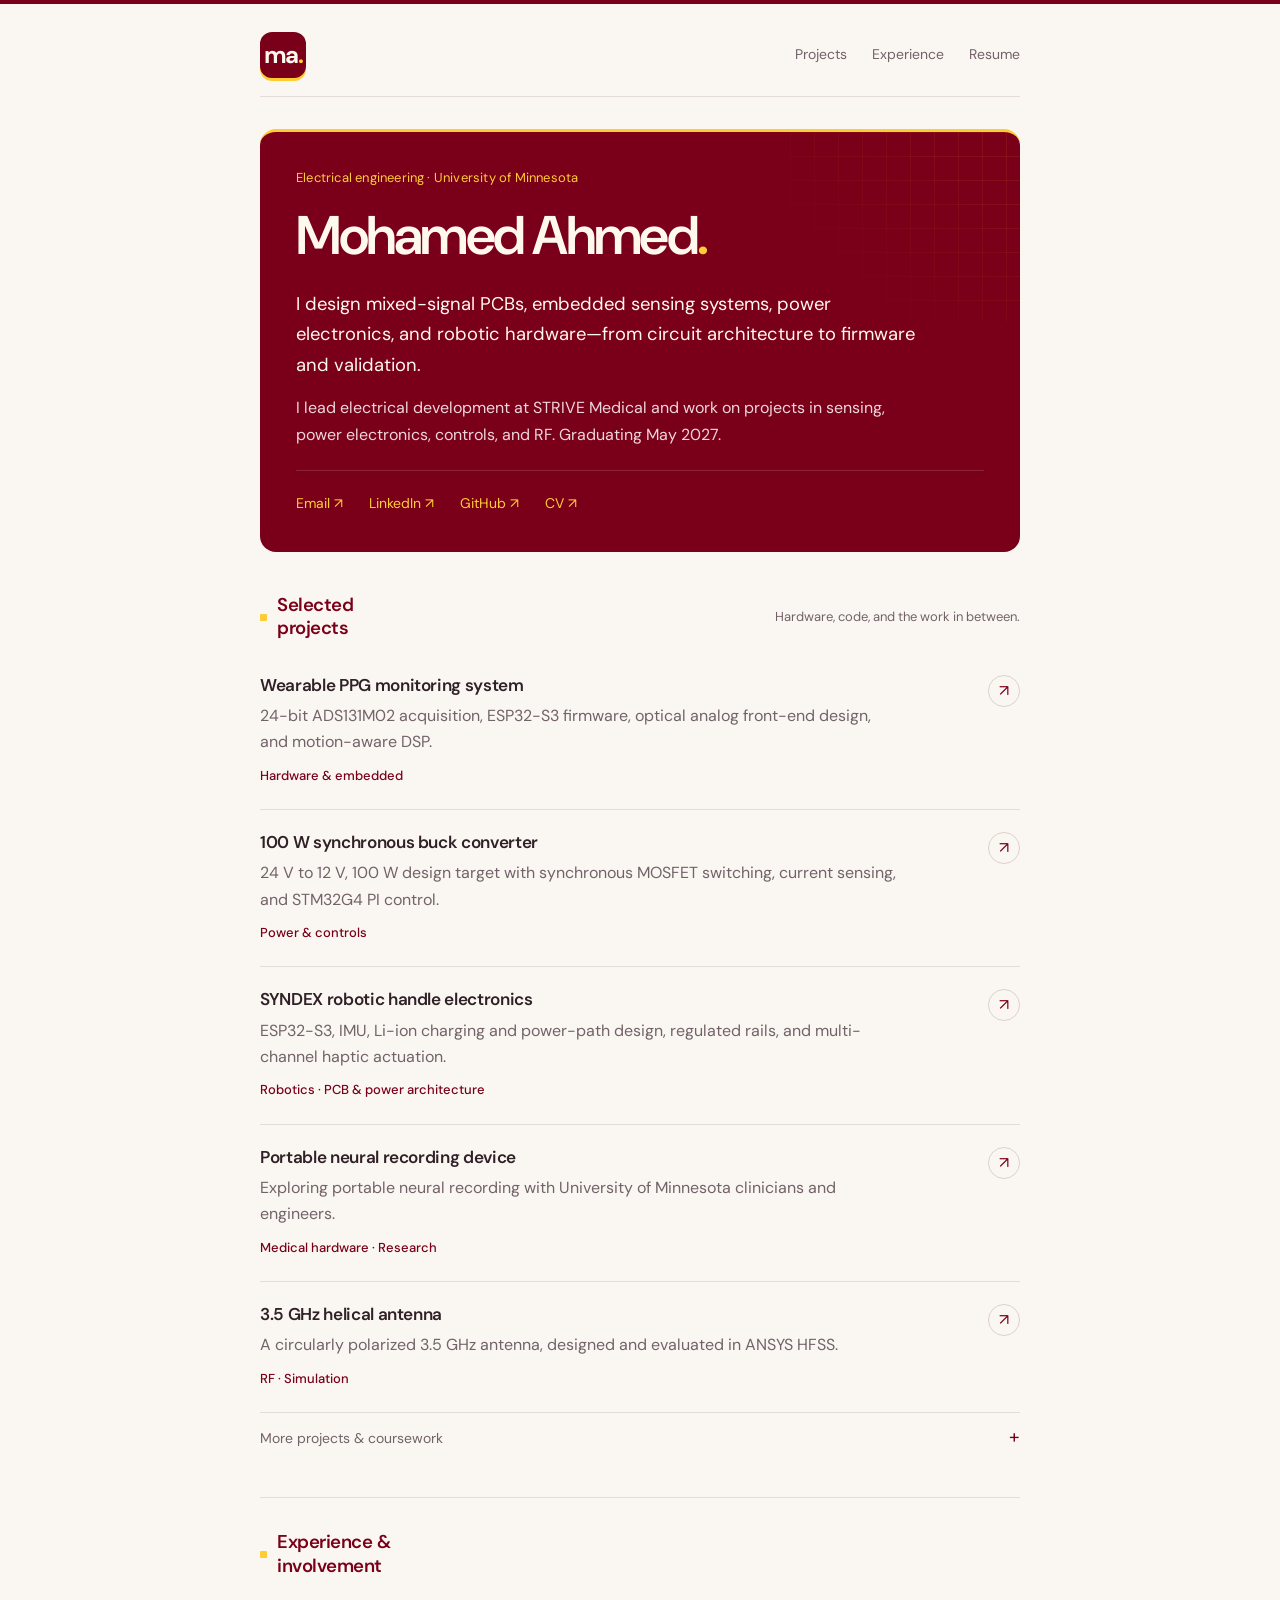
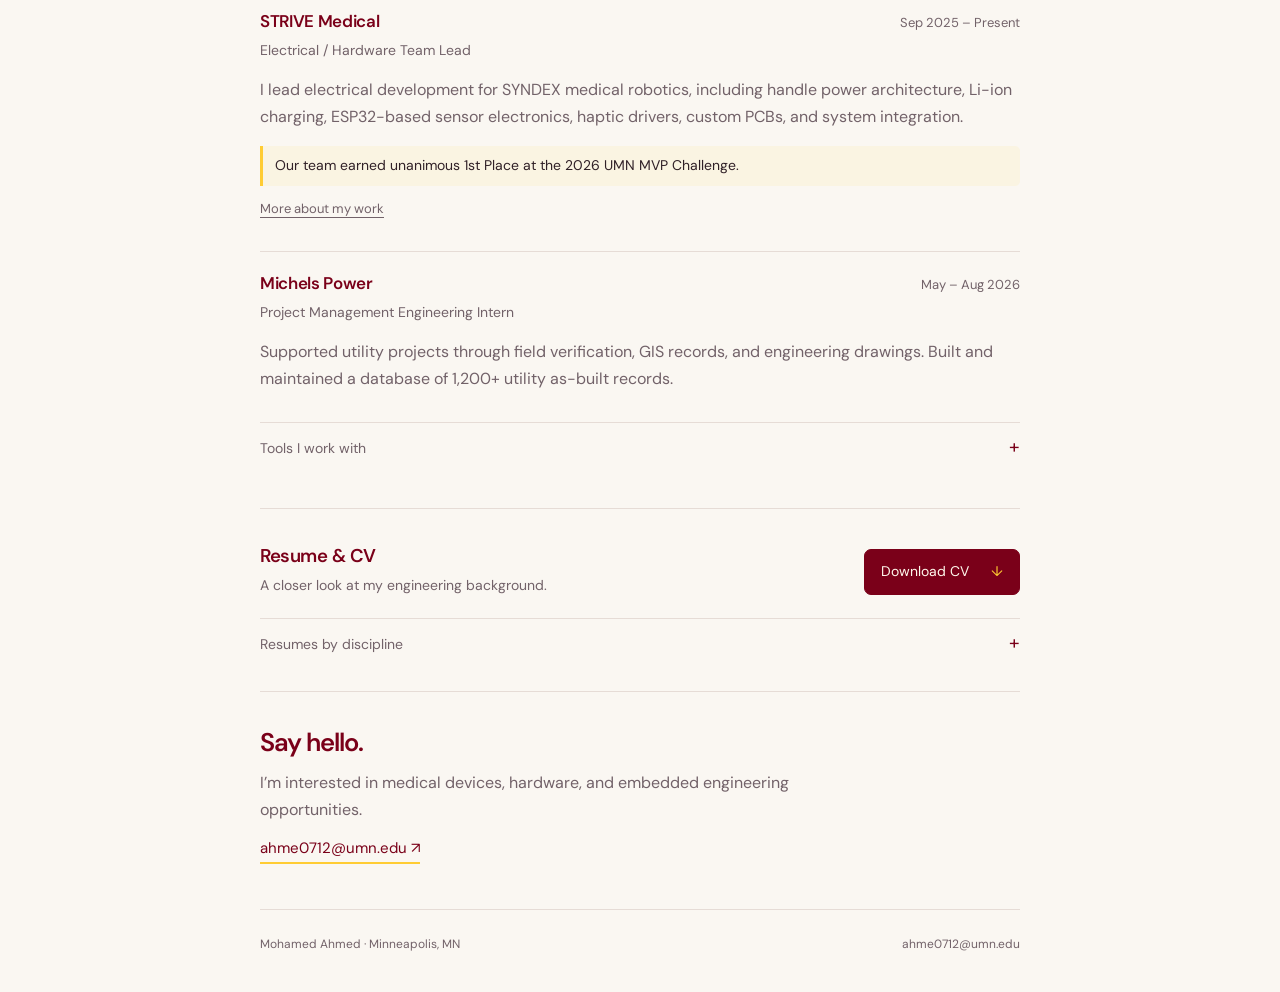
==== commit b91237b8: "Update portfolio with current 2026 hardware projects" ====
--- a/index.html
+++ b/index.html
@@ -1,6 +1,6 @@
 <!doctype html>
-<html lang="en"><head><meta charset="utf-8"><meta name="viewport" content="width=device-width,initial-scale=1"><meta name="theme-color" content="#7a0019"><title>Mohamed Ahmed | Electrical Engineering</title><meta name="description" content="Mohamed Ahmed, electrical engineering student at the University of Minnesota. Hardware, embedded systems, medical-device projects, and STRIVE Medical leadership."><link rel="icon" type="image/svg+xml" href="data:image/svg+xml,%3Csvg%20xmlns%3D%22http%3A//www.w3.org/2000/svg%22%20viewBox%3D%220%200%2040%2040%22%3E%3Crect%20width%3D%2240%22%20height%3D%2240%22%20rx%3D%228%22%20fill%3D%22%237a0019%22/%3E%3Cpath%20d%3D%22M9%2028V12l11%2011%2011-11v16%22%20fill%3D%22none%22%20stroke%3D%22%23ffcc33%22%20stroke-width%3D%223%22/%3E%3C/svg%3E"><link rel="stylesheet" href="/style.css?v=20260916-maroon-gold"></head><body><a class="skip-link" href="#main">Skip to content</a><header class="site-header wrap"><a class="wordmark" href="/" aria-label="Mohamed Ahmed home">ma<span>.</span></a><nav aria-label="Main navigation"><a href="#work">Projects</a><a href="#experience">Experience</a><a href="#resume">Resume</a></nav></header><main id="main" class="wrap"><section class="intro" id="about" aria-labelledby="name"><p class="intro-label">Electrical engineering · University of Minnesota</p><h1 id="name">Mohamed Ahmed<span>.</span></h1><p class="intro-lead">I’m an EE student interested in hardware, embedded systems, and the electronics behind medical devices.</p><p class="intro-note">I lead electrical development at STRIVE Medical and work on projects in sensing, power electronics, controls, and RF. Graduating May 2027.</p><div class="social-links" aria-label="Contact and resume links"><a href="mailto:ahme0712@umn.edu">Email ↗</a><a href="https://www.linkedin.com/in/mohamed-ahmed-89b807328" target="_blank" rel="noopener noreferrer">LinkedIn ↗</a><a href="https://github.com/Mohamed0628" target="_blank" rel="noopener noreferrer">GitHub ↗</a><a href="/resumes/Mohamed_Ahmed_CV.pdf">CV ↗</a></div></section>
-<section class="section projects" id="work" aria-labelledby="projects-title"><div class="section-heading"><h2 id="projects-title">Selected projects</h2><span>Hardware, code, and the work in between.</span></div><ul class="project-list"><li><a class="project-row" href="/projects/wearable-ppg/"><div><h3>Wearable PPG monitoring system</h3><p>Optical sensing, a custom mixed-signal PCB, and real-time firmware for a wearable PPG system.</p><span class="project-type">Hardware &amp; embedded</span></div><span class="arrow" aria-hidden="true">↗</span></a></li><li><a class="project-row" href="/projects/synchronous-buck/"><div><h3>100 W synchronous buck converter</h3><p>A 24 V to 12 V converter design with a MOSFET power stage and STM32G4 digital feedback.</p><span class="project-type">Power &amp; controls</span></div><span class="arrow" aria-hidden="true">↗</span></a></li><li><a class="project-row" href="/projects/neural-recording/"><div><h3>Portable neural recording device</h3><p>Exploring portable neural recording with University of Minnesota clinicians and engineers.</p><span class="project-type">Medical hardware · Research</span></div><span class="arrow" aria-hidden="true">↗</span></a></li><li><a class="project-row" href="/projects/helical-antenna/"><div><h3>3.5 GHz helical antenna</h3><p>A circularly polarized 3.5 GHz antenna, designed and evaluated in ANSYS HFSS.</p><span class="project-type">RF · Simulation</span></div><span class="arrow" aria-hidden="true">↗</span></a></li></ul><details class="more-projects"><summary>More projects & coursework <span aria-hidden="true">+</span></summary><ul class="project-list"><li><a class="project-row" href="/projects/fpga-ethernet/"><div><h3>Four-port Gigabit Ethernet switch</h3><p>FPGA-to-PHY interfaces and board integration for a four-port Gigabit Ethernet switch.</p><span class="project-type">Digital hardware · Team project</span></div><span class="arrow" aria-hidden="true">↗</span></a></li><li><a class="project-row" href="/projects/feedback-control/"><div><h3>Feedback &amp; motor control</h3><p>PI/PID motor control and nonlinear plant identification using MATLAB, Simulink, and Quanser.</p><span class="project-type">Controls · Laboratory</span></div><span class="arrow" aria-hidden="true">↗</span></a></li><li><a class="project-row" href="/projects/wireless-hardware/"><div><h3>Wireless hardware system design</h3><p>Receiver and transmitter analysis: noise, impedance matching, linearity, and dynamic range.</p><span class="project-type">RF · Coursework</span></div><span class="arrow" aria-hidden="true">↗</span></a></li></ul></details></section>
-<section class="section" id="experience" aria-labelledby="experience-title"><div class="section-heading"><h2 id="experience-title">Experience & involvement</h2></div><article class="experience-entry"><div class="entry-heading"><h3>STRIVE Medical</h3><p>Sep 2025 – Present</p></div><p class="role">Electrical / Hardware Team Lead</p><p>I lead the electrical side of a medical robotics platform, from a custom 4-layer PCBA to sensor interfaces, motor-control firmware, and board bring-up.</p><p class="recognition">Our team earned unanimous 1st Place at the 2026 UMN MVP Challenge.</p><details class="entry-details"><summary>More about my work</summary><ul><li>Integrated Teensy 4.1, ESP32, IMUs, 14-bit encoders, and motor controllers.</li><li>Developed sensor-acquisition and motor-interface firmware using I²C, SPI, UART, and BLE.</li><li>Worked across hardware, firmware, and electromechanical interfaces during system integration.</li></ul></details></article><article class="experience-entry"><div class="entry-heading"><h3>Michels Power</h3><p>May – Aug 2026</p></div><p class="role">Project Management Engineering Intern</p><p>Supported utility projects through field verification, GIS records, and engineering drawings. Built and maintained a database of 1,200+ utility as-built records.</p></article><details class="tools-details"><summary>Tools I work with <span aria-hidden="true">+</span></summary><dl class="tool-list"><div><dt>Hardware</dt><dd>Altium Designer, KiCad, analog front ends, mixed-signal PCBs, board bring-up</dd></div><div><dt>Embedded</dt><dd>C/C++, Python, FreeRTOS, ESP-IDF, STM32, ESP32, Teensy</dd></div><div><dt>Simulation</dt><dd>MATLAB, Simulink, LTspice, ANSYS HFSS</dd></div><div><dt>Bench work</dt><dd>Oscilloscope, logic analyzer, multimeter, SPI, I²C, UART, BLE, RGMII, MDIO</dd></div></dl></details></section>
+<html lang="en"><head><meta charset="utf-8"><meta name="viewport" content="width=device-width,initial-scale=1"><meta name="theme-color" content="#7a0019"><title>Mohamed Ahmed | Electrical Engineering</title><meta name="description" content="Mohamed Ahmed, electrical engineering student at the University of Minnesota. Hardware, embedded systems, medical-device projects, and STRIVE Medical leadership."><link rel="icon" type="image/svg+xml" href="data:image/svg+xml,%3Csvg%20xmlns%3D%22http%3A//www.w3.org/2000/svg%22%20viewBox%3D%220%200%2040%2040%22%3E%3Crect%20width%3D%2240%22%20height%3D%2240%22%20rx%3D%228%22%20fill%3D%22%237a0019%22/%3E%3Cpath%20d%3D%22M9%2028V12l11%2011%2011-11v16%22%20fill%3D%22none%22%20stroke%3D%22%23ffcc33%22%20stroke-width%3D%223%22/%3E%3C/svg%3E"><link rel="stylesheet" href="/style.css?v=20260916-maroon-gold"></head><body><a class="skip-link" href="#main">Skip to content</a><header class="site-header wrap"><a class="wordmark" href="/" aria-label="Mohamed Ahmed home">ma<span>.</span></a><nav aria-label="Main navigation"><a href="#work">Projects</a><a href="#experience">Experience</a><a href="#resume">Resume</a></nav></header><main id="main" class="wrap"><section class="intro" id="about" aria-labelledby="name"><p class="intro-label">Electrical engineering · University of Minnesota</p><h1 id="name">Mohamed Ahmed<span>.</span></h1><p class="intro-lead">I design mixed-signal PCBs, embedded sensing systems, power electronics, and robotic hardware—from circuit architecture to firmware and validation.</p><p class="intro-note">I lead electrical development at STRIVE Medical and work on projects in sensing, power electronics, controls, and RF. Graduating May 2027.</p><div class="social-links" aria-label="Contact and resume links"><a href="mailto:ahme0712@umn.edu">Email ↗</a><a href="https://www.linkedin.com/in/mohamed-ahmed-89b807328" target="_blank" rel="noopener noreferrer">LinkedIn ↗</a><a href="https://github.com/Mohamed0628" target="_blank" rel="noopener noreferrer">GitHub ↗</a><a href="/resumes/Mohamed_Ahmed_CV.pdf">CV ↗</a></div></section>
+<section class="section projects" id="work" aria-labelledby="projects-title"><div class="section-heading"><h2 id="projects-title">Selected projects</h2><span>Hardware, code, and the work in between.</span></div><ul class="project-list"><li><a class="project-row" href="/projects/wearable-ppg/"><div><h3>Wearable PPG monitoring system</h3><p>24-bit ADS131M02 acquisition, ESP32-S3 firmware, optical analog front-end design, and motion-aware DSP.</p><span class="project-type">Hardware &amp; embedded</span></div><span class="arrow" aria-hidden="true">↗</span></a></li><li><a class="project-row" href="/projects/synchronous-buck/"><div><h3>100 W synchronous buck converter</h3><p>24 V to 12 V, 100 W design target with synchronous MOSFET switching, current sensing, and STM32G4 PI control.</p><span class="project-type">Power &amp; controls</span></div><span class="arrow" aria-hidden="true">↗</span></a></li><li><a class="project-row" href="/projects/syndex-hardware/"><div><h3>SYNDEX robotic handle electronics</h3><p>ESP32-S3, IMU, Li-ion charging and power-path design, regulated rails, and multi-channel haptic actuation.</p><span class="project-type">Robotics · PCB &amp; power architecture</span></div><span class="arrow" aria-hidden="true">↗</span></a></li><li><a class="project-row" href="/projects/neural-recording/"><div><h3>Portable neural recording device</h3><p>Exploring portable neural recording with University of Minnesota clinicians and engineers.</p><span class="project-type">Medical hardware · Research</span></div><span class="arrow" aria-hidden="true">↗</span></a></li><li><a class="project-row" href="/projects/helical-antenna/"><div><h3>3.5 GHz helical antenna</h3><p>A circularly polarized 3.5 GHz antenna, designed and evaluated in ANSYS HFSS.</p><span class="project-type">RF · Simulation</span></div><span class="arrow" aria-hidden="true">↗</span></a></li></ul><details class="more-projects"><summary>More projects & coursework <span aria-hidden="true">+</span></summary><ul class="project-list"><li><a class="project-row" href="/projects/avionics-controller/"><div><h3>Avionics sensor &amp; power controller</h3><p>Architecture for protected 5 V / 3.3 V rails, STM32, dual IMUs, barometer, CAN, and onboard diagnostics.</p><span class="project-type">Avionics · System architecture</span></div><span class="arrow" aria-hidden="true">↗</span></a></li><li><a class="project-row" href="/projects/fpga-ethernet/"><div><h3>Four-port Gigabit Ethernet switch</h3><p>FPGA-to-PHY interfaces and board integration for a four-port Gigabit Ethernet switch.</p><span class="project-type">Digital hardware · Team project</span></div><span class="arrow" aria-hidden="true">↗</span></a></li><li><a class="project-row" href="/projects/feedback-control/"><div><h3>Feedback &amp; motor control</h3><p>PI/PID motor control and nonlinear plant identification using MATLAB, Simulink, and Quanser.</p><span class="project-type">Controls · Laboratory</span></div><span class="arrow" aria-hidden="true">↗</span></a></li><li><a class="project-row" href="/projects/wireless-hardware/"><div><h3>Wireless hardware system design</h3><p>Receiver and transmitter analysis: noise, impedance matching, linearity, and dynamic range.</p><span class="project-type">RF · Coursework</span></div><span class="arrow" aria-hidden="true">↗</span></a></li></ul></details></section>
+<section class="section" id="experience" aria-labelledby="experience-title"><div class="section-heading"><h2 id="experience-title">Experience & involvement</h2></div><article class="experience-entry"><div class="entry-heading"><h3>STRIVE Medical</h3><p>Sep 2025 – Present</p></div><p class="role">Electrical / Hardware Team Lead</p><p>I lead electrical development for SYNDEX medical robotics, including handle power architecture, Li-ion charging, ESP32-based sensor electronics, haptic drivers, custom PCBs, and system integration.</p><p class="recognition">Our team earned unanimous 1st Place at the 2026 UMN MVP Challenge.</p><details class="entry-details"><summary>More about my work</summary><ul><li>Designed a BQ24074 Li-ion charging and power-path architecture, with 3.3 V buck-boost regulation and independent haptic-driver power branches.</li><li>Developed ESP32-S3, BNO086 IMU, optical marker LED, and three-actuator haptic interface architecture.</li><li>Integrated Teensy 4.1, ESP32, IMUs, 14-bit encoders, and motor controllers in earlier system revisions.</li><li>Developed sensor-acquisition and motor-interface firmware using I²C, SPI, UART, and BLE.</li><li>Worked across hardware, firmware, and electromechanical interfaces during system integration.</li></ul></details></article><article class="experience-entry"><div class="entry-heading"><h3>Michels Power</h3><p>May – Aug 2026</p></div><p class="role">Project Management Engineering Intern</p><p>Supported utility projects through field verification, GIS records, and engineering drawings. Built and maintained a database of 1,200+ utility as-built records.</p></article><details class="tools-details"><summary>Tools I work with <span aria-hidden="true">+</span></summary><dl class="tool-list"><div><dt>Hardware</dt><dd>Altium Designer, KiCad, analog front ends, mixed-signal PCBs, board bring-up</dd></div><div><dt>Embedded</dt><dd>C/C++, Python, FreeRTOS, ESP-IDF, STM32, ESP32, Teensy</dd></div><div><dt>Simulation</dt><dd>MATLAB, Simulink, LTspice, ANSYS HFSS</dd></div><div><dt>Bench work</dt><dd>Oscilloscope, logic analyzer, multimeter, SPI, I²C, UART, BLE, RGMII, MDIO</dd></div></dl></details></section>
 <section class="section resume-section" id="resume" aria-labelledby="resume-title"><div class="resume-main"><div><h2 id="resume-title">Resume & CV</h2><p>A closer look at my engineering background.</p></div><a class="download-link" href="/resumes/Mohamed_Ahmed_CV.pdf" download>Download CV <span aria-hidden="true">↓</span></a></div><details class="resume-details"><summary>Resumes by discipline <span aria-hidden="true">+</span></summary><ul class="resume-list"><li><a href="/resumes/Mohamed_Ahmed_Hardware_Analog.pdf" download>Hardware & analog <span>PDF ↓</span></a></li><li><a href="/resumes/Mohamed_Ahmed_Firmware.pdf" download>Firmware & embedded <span>PDF ↓</span></a></li><li><a href="/resumes/Mohamed_Ahmed_Power_Electronics.pdf" download>Power electronics <span>PDF ↓</span></a></li><li><a href="/resumes/Mohamed_Ahmed_Controls.pdf" download>Controls <span>PDF ↓</span></a></li><li><a href="/resumes/Mohamed_Ahmed_RF.pdf" download>RF & wireless <span>PDF ↓</span></a></li></ul></details></section>
 <section class="contact" id="contact"><h2>Say hello.</h2><p>I’m interested in medical devices, hardware, and embedded engineering opportunities.</p><a href="mailto:ahme0712@umn.edu">ahme0712@umn.edu ↗</a></section></main><footer class="site-footer wrap"><span>Mohamed Ahmed · Minneapolis, MN</span><a href="mailto:ahme0712@umn.edu">ahme0712@umn.edu</a></footer></body></html>
